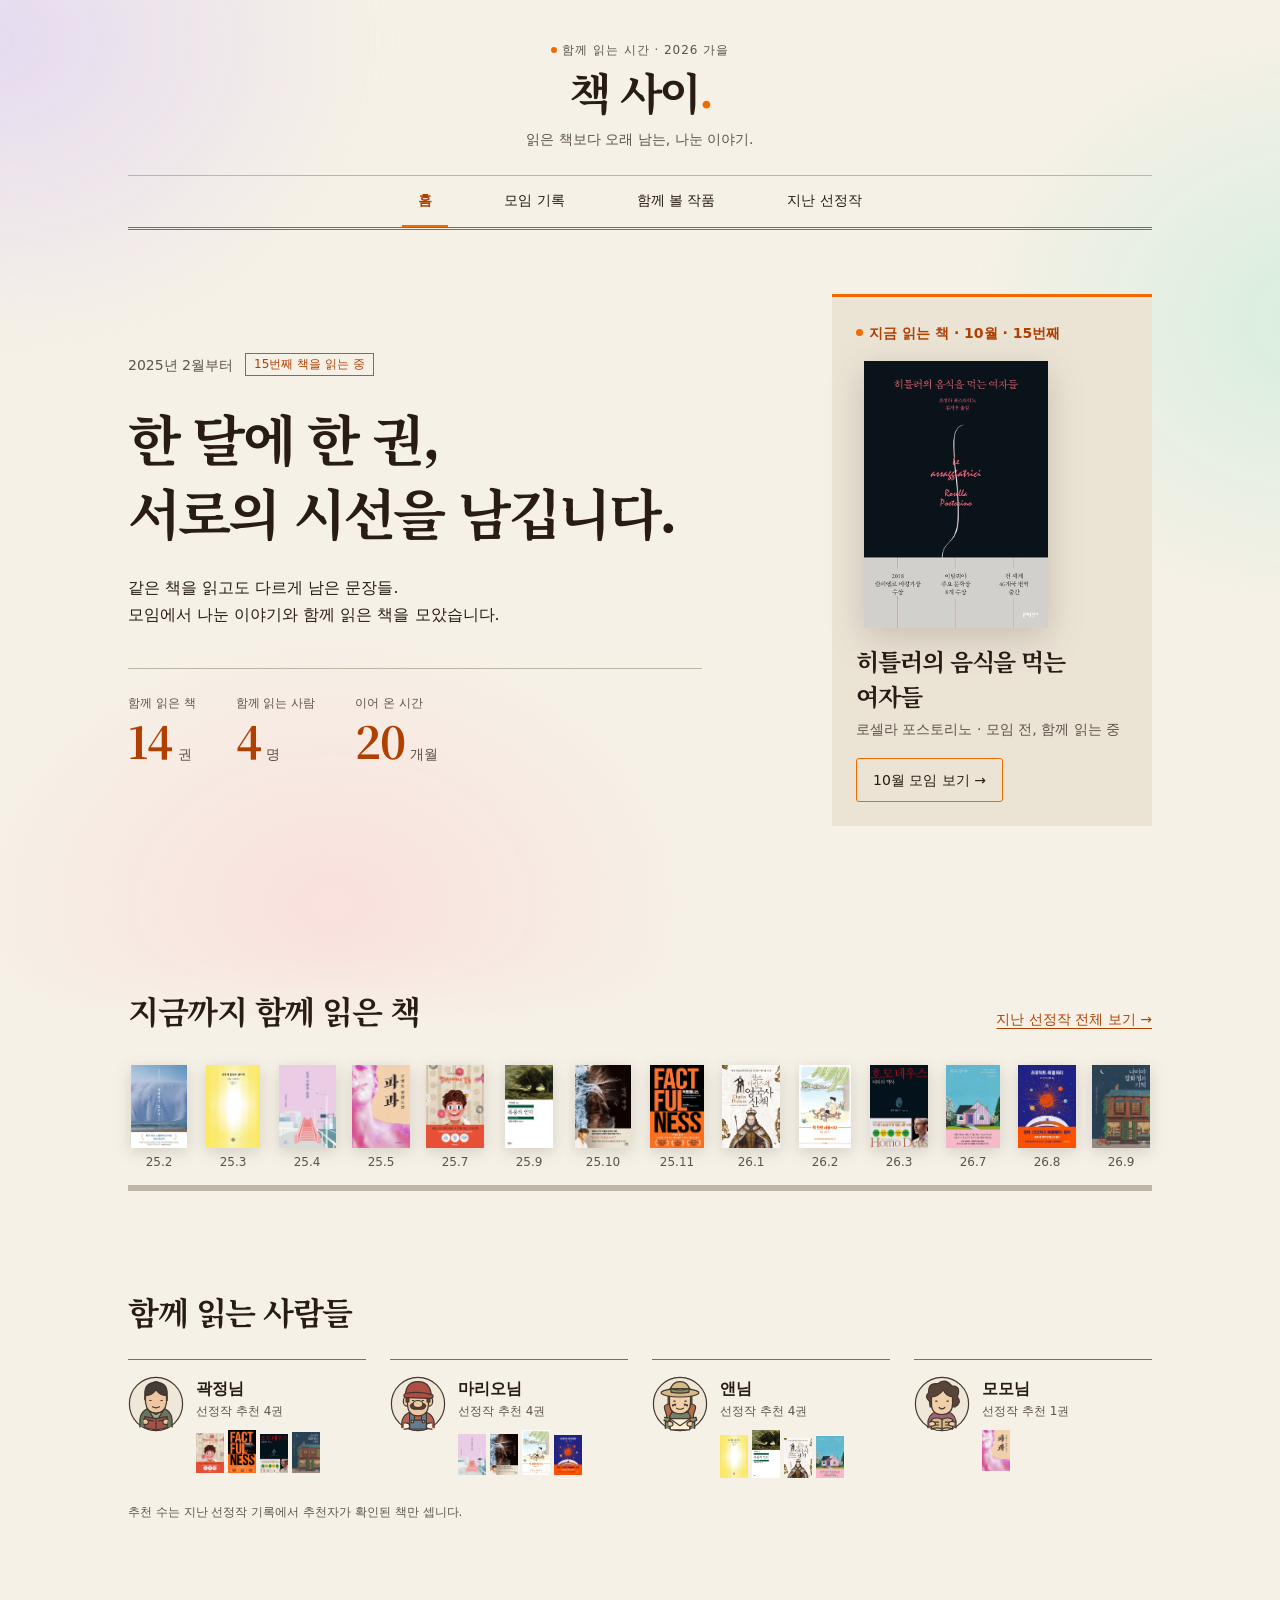
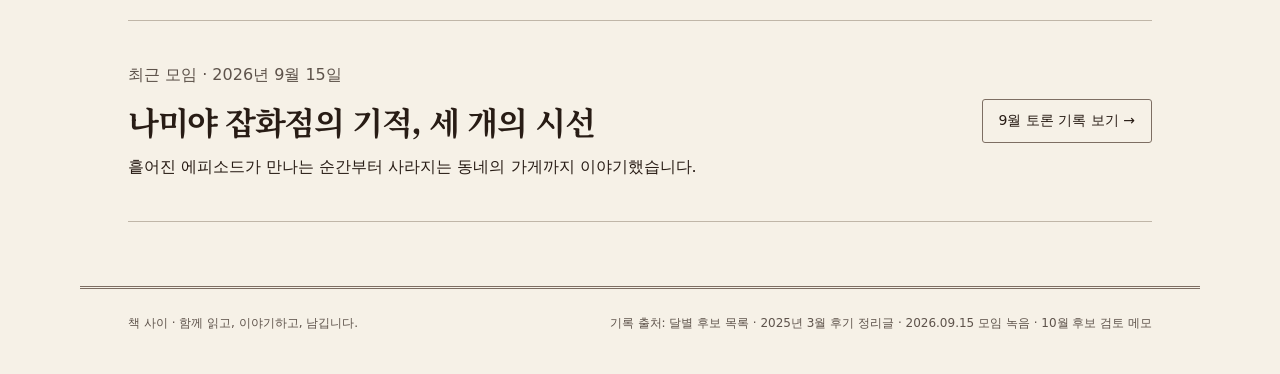
==== index.html @ b14ef26e "Add verified covers for four February reading recommendations" ====
<!doctype html>
<html lang="ko">
<head>
  <meta charset="utf-8">
  <meta name="viewport" content="width=device-width, initial-scale=1, viewport-fit=cover">
  <meta name="description" content="한 권을 읽고, 서로의 시선을 남깁니다. 9월의 나미야 잡화점의 기적 토론과 10월의 독서 준비, 모임에서 소개된 작품을 모았습니다.">
  <meta name="theme-color" content="#f6f2e9">
  <title>책 사이 · 독서모임</title>
  <link rel="preconnect" href="https://fonts.googleapis.com">
  <link rel="preconnect" href="https://fonts.gstatic.com" crossorigin>
  <link rel="stylesheet" href="https://fonts.googleapis.com/css2?family=Noto+Serif+KR:wght@600;700&display=swap">
  <link rel="stylesheet" href="./styles.css?v=20261020-selection-months">
  <script>
    // Hide reveal targets before first paint; app.js marks itself ready, otherwise content is shown again.
    if ('IntersectionObserver' in window && !matchMedia('(prefers-reduced-motion: reduce)').matches) {
      document.documentElement.classList.add('reveal-on');
      setTimeout(() => { if (!window.bookClubReady) document.documentElement.classList.remove('reveal-on'); }, 3000);
    }
  </script>
  <script src="./data.js?v=20261020-missing-covers" defer></script>
  <script src="./app.js?v=20261020-selection-months" defer></script>
</head>
<body>
  <a class="skip-link" href="#main">본문으로 건너뛰기</a>
  <header class="masthead container">
    <p class="edition"><span class="season-dot" aria-hidden="true"></span>함께 읽는 시간 · 2026 가을</p>
    <a class="wordmark" href="#home" aria-label="책 사이, 홈">책 사이<span class="wordmark-dot" aria-hidden="true">.</span></a>
    <p class="mast-description">읽은 책보다 오래 남는, 나눈 이야기.</p>
  </header>
  <div class="menu-sentinel" aria-hidden="true"></div>
  <div class="menu-bar"><div class="container">
      <nav class="tabs" role="tablist" aria-label="독서모임 기록">
        <button id="tab-home" role="tab" aria-selected="true" aria-controls="home" data-tab="home">홈</button>
        <button id="tab-meetings" role="tab" aria-selected="false" aria-controls="meetings" tabindex="-1" data-tab="meetings">모임 기록</button>
        <button id="tab-works" role="tab" aria-selected="false" aria-controls="works" tabindex="-1" data-tab="works">함께 볼 작품</button>
        <button id="tab-history" role="tab" aria-selected="false" aria-controls="history" tabindex="-1" data-tab="history">지난 선정작</button>
      </nav>
  </div></div>
  <main id="main" class="container" tabindex="-1">
    <section id="book-detail" class="book-detail" aria-labelledby="book-detail-title" hidden>
      <div class="book-detail-heading"><h2 id="book-detail-title" tabindex="-1"></h2><button id="book-detail-close" class="outline-button" type="button">상세 닫기 <span aria-hidden="true">×</span></button></div>
      <div id="book-detail-body" class="book-detail-body"></div>
    </section>
    <section id="home" role="tabpanel" aria-labelledby="tab-home">
      <div class="home-hero" data-reveal-group>
        <div class="hero-copy" data-reveal>
          <p id="home-since" class="meeting-meta"></p>
          <h1>한 달에 한 권,<br>서로의 시선을 남깁니다.</h1>
          <p class="hero-lede">같은 책을 읽고도 다르게 남은 문장들.<br>모임에서 나눈 이야기와 함께 읽은 책을 모았습니다.</p>
          <dl id="home-stats" class="home-stats"></dl>
        </div>
        <article class="now-reading" data-reveal aria-labelledby="now-reading-title">
          <p class="now-reading-label"><span class="season-dot" aria-hidden="true"></span><span id="now-reading-label"></span></p>
          <button class="cover-trigger now-reading-cover" type="button" data-work-open="hitler-book" aria-label="히틀러의 음식을 먹는 여자들 소개 보기" aria-expanded="false" aria-controls="book-detail"><span class="cover-frame hero-cover"><img class="cover-img" src="./assets/covers/hitler.webp" width="500" height="723" alt="히틀러의 음식을 먹는 여자들 책 표지 · 문예출판사"><span class="cover-fallback" hidden>히틀러의 음식을 먹는 여자들<br>표지를 불러오지 못했어요.</span></span></button>
          <div class="now-reading-copy">
            <h2 id="now-reading-title">히틀러의 음식을 먹는 여자들</h2>
            <p class="muted">로셀라 포스토리노 · 모임 전, 함께 읽는 중</p>
            <button class="outline-button season-button" data-go="october">10월 모임 보기 →</button>
          </div>
        </article>
      </div>
      <section class="home-section" aria-labelledby="home-shelf-title">
        <div class="home-section-heading" data-reveal><h2 id="home-shelf-title">지금까지 함께 읽은 책</h2><button class="link-button" data-go="history">지난 선정작 전체 보기 →</button></div>
        <ol id="home-shelf" class="home-shelf" data-reveal-group="together"></ol>
      </section>
      <section class="home-section" aria-labelledby="home-members-title">
        <div class="home-section-heading" data-reveal><h2 id="home-members-title">함께 읽는 사람들</h2></div>
        <ul id="home-members" data-reveal-group class="home-members"></ul>
        <p class="source-note" data-reveal>추천 수는 지난 선정작 기록에서 추천자가 확인된 책만 셉니다.</p>
      </section>
      <aside class="next-meeting home-recent" data-reveal aria-labelledby="home-recent-title"><div><span class="muted">최근 모임 · 2026년 9월 15일</span><h2 id="home-recent-title">나미야 잡화점의 기적, 세 개의 시선</h2><p>흩어진 에피소드가 만나는 순간부터 사라지는 동네의 가게까지 이야기했습니다.</p></div><button class="outline-button" data-go="september">9월 토론 기록 보기 →</button></aside>
    </section>
    <section id="meetings" role="tabpanel" aria-labelledby="tab-meetings" hidden>
      <nav class="month-tabs" role="tablist" aria-label="모임 선택">
        <button id="month-october" role="tab" aria-selected="true" aria-controls="october" data-month="october">2026년 10월</button>
        <button id="month-september" role="tab" aria-selected="false" aria-controls="september" tabindex="-1" data-month="september">2026년 9월</button>
        <button id="month-archive" role="tab" aria-selected="false" aria-controls="meeting-archive" tabindex="-1" data-month="meeting-archive">지난 기록</button>
      </nav>
    <section id="september" role="tabpanel" aria-labelledby="month-september" hidden>
      <div class="meeting-hero" data-reveal-group>
        <div class="hero-copy" data-reveal>
          <p class="meeting-meta"><time datetime="2026-09-15">2026년 9월 15일</time><span>토론 기록</span></p>
          <h1>한 권의 책,<br>세 개의 시선.</h1>
          <p class="hero-lede">누군가는 이야기의 연결을,<br>누군가는 읽는 여유를,<br>누군가는 사라지는 동네를 떠올렸습니다.</p>
          <div id="voice-preview" class="voice-preview" aria-label="세 사람의 독서 시선"></div>
          <a class="text-link" href="#discussion">나눈 이야기 읽기 <span aria-hidden="true">↓</span></a>
        </div>
        <figure class="featured-book" data-reveal>
          <button class="cover-trigger hero-book-button" type="button" data-book-intro="namiya" aria-label="나미야 잡화점의 기적 소개 보기" aria-expanded="false" aria-controls="book-detail"><span class="cover-frame hero-cover"><img class="cover-img" src="./assets/covers/namiya.webp" width="512" height="742" alt="나미야 잡화점의 기적 책 표지 · 현대문학 무선판" fetchpriority="high"><span class="cover-fallback" hidden>나미야 잡화점의 기적<br>표지를 불러오지 못했어요.</span></span><span class="cover-hint">책을 펼쳐 보기 →</span></button>
          <figcaption><strong>9월에 함께 읽은 책</strong><span>나미야 잡화점의 기적 · 히가시노 게이고</span><a class="cover-source" href="https://bnk.kpipa.or.kr/home/v3/addition/adiPromoMetaDataView/seq_20250221133024673445" target="_blank" rel="noopener noreferrer">표지 출처 ↗</a></figcaption>
        </figure>
      </div>
      <section class="meeting-summary" data-reveal aria-labelledby="summary-title">
        <h2 id="summary-title">읽고 나서, 대화는 이렇게 흘렀습니다.</h2>
        <p>술술 읽히는 소설이라는 첫인상에서 시작해, 흩어진 에피소드가 만나는 순간과 교훈을 전하는 방식까지 이야기했습니다. 책 속 잡화점은 어느새 우리 동네의 가게와 오래된 편지를 떠올리게 했습니다.</p>
        <div class="quick-links"><a href="#discussion">주제별 토론</a><a href="#people">세 사람의 생각</a><button class="link-button" data-go="works">추천 책·영화 보기 ↗</button></div>
      </section>
      <section id="discussion" class="section" tabindex="-1" aria-labelledby="discussion-title">
        <div class="section-heading" data-reveal><h2 id="discussion-title">우리가 나눈 이야기</h2><p>결론보다, 서로 다르게 읽은 지점을 남겼습니다.</p></div>
        <div id="topics" data-reveal-group class="topic-list"></div>
      </section>
      <section id="people" class="section" aria-labelledby="people-title">
        <div class="section-heading" data-reveal><h2 id="people-title">세 사람의 생각</h2><p>모임 녹음에서 각자의 이야기를 다시 엮었습니다.</p></div>
        <div id="people-list" data-reveal-group class="people-list"></div>
        <p class="source-note" data-reveal>각 글은 9월 15일 토론 녹음의 발언을 요약한 기록입니다. 직접 인용문이나 모임 전 작성한 독서노트는 아닙니다.</p>
      </section>
      <section class="section record-candidates" aria-labelledby="september-candidate-title"><div class="section-heading" data-reveal><h2 id="september-candidate-title">함께 검토했던 책</h2><p>2026년 9월 모임의 후보 세 권입니다.</p></div><ul class="record-candidate-shelf" data-reveal-group data-candidate-shelf="2026-09"></ul></section>
      <aside class="next-meeting" data-reveal><div><span class="muted">이어서 읽기</span><h2>10월에는 다른 질문을 만납니다.</h2><p>선정한 책과 함께 검토했던 후보를 모았습니다.</p></div><button class="outline-button" data-go="october">10월 모임 보기 →</button></aside>
    </section>
<section id="first-meeting" role="tabpanel" aria-labelledby="month-archive" hidden>
      <p class="record-back"><button class="link-button" data-go="meeting-archive">← 지난 기록</button></p>
      <div class="meeting-hero" data-reveal-group>
        <div class="hero-copy" data-reveal>
          <p class="meeting-meta"><time datetime="2025-03">2025년 3월</time><span>토론 기록</span></p>
          <h1>짧은 인생,<br>중심을 잡는 법.</h1>
          <p class="hero-lede">누군가는 중용과 호기심을,<br>누군가는 선택과 알아차림을,<br>누군가는 유한함과 소년의 자아를 이야기했습니다.</p>
          <div class="voice-preview" aria-label="세 사람의 독서 시선"><a class="voice-preview-item" href="#first-voices"><img src="./assets/avatars/guo-jing.svg" width="48" height="48" alt=""><span><strong>곽정님</strong><small>중용 · 호기심</small></span></a><a class="voice-preview-item" href="#first-voices"><img src="./assets/avatars/mario.svg" width="48" height="48" alt=""><span><strong>마리오님</strong><small>선택 · 알아차림</small></span></a><a class="voice-preview-item" href="#first-voices"><img src="./assets/avatars/anne.svg" width="48" height="48" alt=""><span><strong>앤님</strong><small>유한함 · 소년</small></span></a></div>
          <a class="text-link" href="#first-voices">세 사람의 생각 읽기 <span aria-hidden="true">↓</span></a>
        </div>
        <figure class="featured-book" data-reveal>
          <button class="cover-trigger hero-book-button" type="button" data-work-open="short-life-book" aria-label="인생의 짧음에 관하여 소개 보기" aria-expanded="false" aria-controls="book-detail"><span class="cover-frame hero-cover"><img class="cover-img" src="./assets/covers/history/life-is-short.webp" width="468" height="720" alt="인생의 짧음에 관하여 책 표지 · 을유문화사" loading="lazy"><span class="cover-fallback" hidden>인생의 짧음에 관하여<br>표지를 불러오지 못했어요.</span></span><span class="cover-hint">책을 펼쳐 보기 →</span></button>
          <figcaption><strong>2025년 3월에 함께 읽은 책</strong><span>인생의 짧음에 관하여 · 딘 리클스</span><a class="cover-source" href="https://www.aladin.co.kr/shop/wproduct.aspx?ItemId=341087993" target="_blank" rel="noopener noreferrer">표지 출처 ↗</a></figcaption>
        </figure>
      </div>
      <section id="first-voices" class="section" tabindex="-1" aria-labelledby="first-voices-title">
        <div class="section-heading" data-reveal><h2 id="first-voices-title">세 사람의 생각</h2><p>모임 뒤 함께 정리해 공유한 후기를 다시 엮었습니다.</p></div>
        <div class="people-list" data-reveal-group>
          <article id="first-sh" class="person"><div class="person-head"><span class="person-avatar" aria-hidden="true"><img class="person-character" src="./assets/avatars/guo-jing.svg" alt="" width="64" height="64"></span><div><h3>곽정님</h3><p class="person-tagline">중용과 사라지지 않는 호기심</p></div></div><p>초반과 달리 뒤로 갈수록 그럴듯하지만 익숙한 이야기가 이어져 조금 아쉬웠다고 이야기했습니다. 저자는 영원히 살 것처럼 느끼는 소년과 그 반대편의 노인 사이에서 중심을 잡는 중용을 말하고 싶었던 것 같다고 읽었습니다.</p><p>영생을 다루는 대목에서는 삶에 적절한 제한, 곧 적절한 시련이 필요하다는 메시지를 짚었습니다.</p><details><summary>공유한 생각 더 읽기</summary><p>중용을 잘 보여 주는 예로 주역의 수택절을 소개했습니다. 점괘를 자신이 처한 상황에 빗대어 보는 과정이 지금을 더 이성적으로 바라보게 하는 계기가 된다고 했습니다. 소년의 자아와 이별해야 하느냐는 앤님의 질문에는, 이별하려 애쓰기보다 세상에 대한 호기심이 사라지는 것을 경계해야 한다고 답했습니다.</p></details></article>
          <article id="first-hs" class="person"><div class="person-head"><span class="person-avatar" aria-hidden="true"><img class="person-character" src="./assets/avatars/mario.svg" alt="" width="64" height="64"></span><div><h3>마리오님</h3><p class="person-tagline">선택과 나를 알아차리는 일</p></div></div><p>어떤 선택을 할 것인가, 나를 알아차린다는 것에 대한 화자의 이야기에서 40세 교육 때 들었던 마음챙김을 떠올렸습니다. 자신의 삶을 돌아보는 계기가 되었다고 이야기했습니다.</p><details><summary>공유한 생각 더 읽기</summary><p>예전에 마음에 담아 두었던 “생각하는 대로 살지 않으면 사는 대로 생각한다”는 명언을 다시 꺼내며, 요즘 사람들은 왜 명언을 찾지 않을까 하는 질문을 던졌습니다. 미래는 결국 우리 자신의 현재가 된다는 문장이 가장 오래 남았다고 했습니다.</p></details></article>
          <article id="first-hj" class="person"><div class="person-head"><span class="person-avatar" aria-hidden="true"><img class="person-character" src="./assets/avatars/anne.svg" alt="" width="64" height="64"></span><div><h3>앤님</h3><p class="person-tagline">유한함과 소년의 자아</p></div></div><p>글이나 말로 생각을 꺼내고 싶은 마음은 사람이 사회적 존재라는 증거라고 읽었습니다. 자신을 드러내고 다른 사람의 피드백을 받는 일 자체가 개성화의 과정이라고 이야기했습니다.</p><p>지금 느끼는 조급함과 도전하고 싶은 마음도 삶과 젊음이 유한하다는 것을 알기 때문이라고 봤습니다.</p><details><summary>공유한 생각 더 읽기</summary><p>삶이 끝없이 이어진다면 초반의 나와 후반의 나를 같은 사람이라고 할 수 있을지 질문했습니다. 소년의 자아와는 언제, 어떻게 이별해야 하는지, 아직 그 상태가 편한데도 사회적 나이에 맞춰 이별해야 하는지 함께 조언을 구했습니다.</p></details></article>
        </div>
        <p class="source-note" data-reveal>각 글은 2025년 3월 모임 뒤 함께 정리해 공유한 후기를 요약한 기록입니다. 직접 인용문은 아닙니다.</p>
      </section>
      <section class="section record-candidates" aria-labelledby="first-candidate-title"><div class="section-heading" data-reveal><h2 id="first-candidate-title">함께 검토했던 책</h2><p>2025년 3월 모임의 후보 여섯 권입니다.</p></div><ul class="record-candidate-shelf" data-reveal-group data-candidate-shelf="2025-03"></ul></section></section>
    <section id="record-2025-02" role="tabpanel" aria-labelledby="month-archive" hidden>
      <p class="record-back"><button class="link-button" data-go="meeting-archive">← 지난 기록</button></p>
      <div class="meeting-hero" data-reveal-group>
        <div class="hero-copy" data-reveal>
          <p class="meeting-meta"><time datetime="2025-02-12">2025년 2월 12일</time><span>토론 기록</span></p>
          <h1>콩죽과 앵무새,<br>그리고 눈.</h1>
          <p class="hero-lede">누군가는 지극한 사랑을,<br>누군가는 경계에 선 상징들을,<br>누군가는 고통을 지나 닿는 공감을 이야기했습니다.</p>
          <div class="voice-preview" aria-label="세 사람의 독서 시선"><a class="voice-preview-item" href="#record-2025-02-voices"><img src="./assets/avatars/mario.svg" width="48" height="48" alt=""><span><strong>마리오님</strong><small>지극한 사랑</small></span></a><a class="voice-preview-item" href="#record-2025-02-voices"><img src="./assets/avatars/guo-jing.svg" width="48" height="48" alt=""><span><strong>곽정님</strong><small>콩죽 · 앵무새</small></span></a><a class="voice-preview-item" href="#record-2025-02-voices"><img src="./assets/avatars/anne.svg" width="48" height="48" alt=""><span><strong>앤님</strong><small>고통 · 공감</small></span></a></div>
          <a class="text-link" href="#record-2025-02-voices">세 사람의 생각 읽기 <span aria-hidden="true">↓</span></a>
        </div>
        <figure class="featured-book" data-reveal>
          <a class="cover-trigger hero-book-button" href="https://www.aladin.co.kr/shop/wproduct.aspx?ItemId=278770576" target="_blank" rel="noopener noreferrer" aria-label="작별하지 않는다 도서 정보 · 새 창"><span class="cover-frame hero-cover"><img class="cover-img" src="./assets/covers/history/do-not-say-goodbye.webp" width="480" height="708" alt="작별하지 않는다 책 표지 · 문학동네" loading="lazy"><span class="cover-fallback" hidden>작별하지 않는다<br>표지를 불러오지 못했어요.</span></span></a>
          <figcaption><strong>2025년 2월에 함께 읽은 책</strong><span>작별하지 않는다 · 한강</span><a class="cover-source" href="https://www.aladin.co.kr/shop/wproduct.aspx?ItemId=278770576" target="_blank" rel="noopener noreferrer">표지 출처 ↗</a></figcaption>
        </figure>
      </div>
      <section id="record-2025-02-voices" class="section" tabindex="-1" aria-labelledby="record-2025-02-voices-title">
        <div class="section-heading" data-reveal><h2 id="record-2025-02-voices-title">세 사람의 생각</h2><p>발표와 소감을 차례로 나눈 순서대로 엮었습니다.</p></div>
        <div class="people-list" data-reveal-group>
          <article id="record-2025-02-hs" class="person"><div class="person-head"><span class="person-avatar" aria-hidden="true"><img class="person-character" src="./assets/avatars/mario.svg" alt="" width="64" height="64"></span><div><h3>마리오님</h3><p class="person-tagline">과거와 현재가 함께 있는 자리, 지극한 사랑</p></div></div><p>첫 발표로 모임의 문을 열었습니다. 한강 작가의 인터뷰를 바탕으로 줄거리를 짧게 소개하고, 노벨문학상 누리집에 실린 수상 이유와 작품 소개를 함께 살펴봤습니다.</p><p>작가의 작품을 관통하는 주제로 과거와 현재의 공존을 짚고, 그 위에서 작품을 읽어 나가며 ‘지극한 사랑’을 그리는 장면에 주목했습니다.</p><details><summary>공유한 생각 더 읽기</summary><p>발표 자료는 AI로 이미지를 다듬고, ChatGPT로 수상 이유를 함께 분석해 보는 방식으로 준비했습니다.</p></details></article>
          <article id="record-2025-02-sh" class="person"><div class="person-head"><span class="person-avatar" aria-hidden="true"><img class="person-character" src="./assets/avatars/guo-jing.svg" alt="" width="64" height="64"></span><div><h3>곽정님</h3><p class="person-tagline">콩죽과 앵무새, 경계에 선 것들</p></div></div><p>『신화, 인류 최고의 철학』을 참고해, 콩이 여러 문화에서 귀신을 쫓는 주술적 의미를 지닌다는 점을 소개했습니다. 작품 속 콩죽을 산 자와 죽은 자를 잇는 매개로 읽었습니다.</p><p>신데렐라와 닮은 구조의 민담이 세계 곳곳에 있고, 콩쥐팥쥐도 계모와 의붓자매의 갈등, 주변의 도움이라는 비슷한 줄거리를 가진다는 이야기로 이어졌습니다. 콩의 상징성과 제비 같은 새의 양면성을 바탕으로 콩죽과 앵무새를 다시 풀어 읽었습니다.</p><details><summary>공유한 생각 더 읽기</summary><p>사람의 말을 하지만 사람은 아닌 앵무새, 빛이 있어야만 생기는 그림자처럼 어느 한쪽으로 치우치지 않고 무엇이든 될 수 있는 중의적인 요소들을 짚었습니다. 책을 처음부터 다시 돌아보게 하는 해석이었습니다.</p></details></article>
          <article id="record-2025-02-hj" class="person"><div class="person-head"><span class="person-avatar" aria-hidden="true"><img class="person-character" src="./assets/avatars/anne.svg" alt="" width="64" height="64"></span><div><h3>앤님</h3><p class="person-tagline">고통을 지나 닿는 공감</p></div></div><p>초반에 그려지는 까만 나무와 물이 있는 산의 풍경이 제주를 떠올리게 했다며, 가장 압도되었던 구절을 소개하는 것으로 이야기를 시작했습니다.</p><p>인선이 일부러 손가락에 피를 내며 신경을 되살리는 과정이, 한국 사회의 상처를 덮어 두지 않고 아프더라도 드러내는 작가의 걸음과 닮았다고 봤습니다. 인물들이 죽음에 가까운 경험을 한 뒤에야 다른 이의 이야기를 들을 수 있게 된다는 점에서, 타인의 고통에 공감하려면 그에 견줄 만한 고통을 지나야 한다는 생각을 나누며 정보라 작가의 『고통에 관하여』를 소개했습니다.</p><details><summary>공유한 생각 더 읽기</summary><p>주인공과 인선의 사랑을 통해 타인의 처지를 이해해 가며 자신에게 드리운 죽음의 그림자에서 벗어나는 이야기를, 사랑의 기억으로 강해지는 인간에 대한 이야기로 읽었습니다. 한 권을 읽고 여러 해석을 들으며 미처 보지 못한 부분을 발견할 수 있어 뜻깊은 시간이었다고 했습니다.</p></details></article>
        </div>
      </section>
      <section id="record-2025-02-discussion" class="section" aria-labelledby="record-2025-02-discussion-title">
        <div class="section-heading" data-reveal><h2 id="record-2025-02-discussion-title">이어서 나눈 이야기</h2><p>발표 뒤 자유롭게 오간 이야기를 남겼습니다.</p></div>
        <div class="topic-list" data-reveal-group>
          <article class="topic"><div class="topic-header"><h3>오감으로 되풀이되는 문장</h3></div><p>곽정님은 같은 장면을 눈에 보이는 모습뿐 아니라 냄새와 통증으로 여러 번 다시 말하는 구성이 서늘한 느낌을 준다고 했습니다. 안에서 끓어오르는 감정을 솔직하게 드러내고, 민감한 주제를 용기 있게 다루는 점도 인상적이라고 이야기했습니다.</p></article>
          <article class="topic"><div class="topic-header"><h3>『소년이 온다』와 다른 점</h3></div><p>주인공을 중심으로 곧게 서술하던 『소년이 온다』와 달리, 관찰자의 시점과 혼란스러운 상황 설정이 이 작품만의 특징이라는 이야기가 이어졌습니다.</p></article>
          <article class="topic"><div class="topic-header"><h3>모든 것을 덮는 눈</h3></div><p>앤님은 소설 속 눈이 모든 것을 감추고 소리를 지우는 동시에, 삶과 죽음을 주관하는 것처럼 느껴졌다고 했습니다. 곽정님은 여기에 더해 한강 작가의 『흰』을 함께 읽어 볼 책으로 추천했습니다.</p></article>
        </div>
        <p class="source-note" data-reveal>2025년 2월 12일 모임 뒤 정리한 기록을 바탕으로 요약했습니다. 직접 인용문은 아닙니다.</p>
      </section>
      <section class="section record-candidates" aria-labelledby="record-2025-02-candidate-title" data-candidate-section="2025-02"><div class="section-heading" data-reveal><h2 id="record-2025-02-candidate-title">함께 검토했던 책</h2></div><ul class="record-candidate-shelf" data-reveal-group data-candidate-shelf="2025-02"></ul></section>
    </section>
    <section id="october" role="tabpanel" aria-labelledby="month-october">
      <div class="meeting-hero october-hero" data-reveal-group>
        <div class="hero-copy" data-reveal><p class="meeting-meta">2026년 10월<span>모임 전</span></p><h1 id="october-title">다음 이야기를<br>읽는 중입니다.</h1><p class="hero-lede">이번에 함께 읽을 책은<br><strong>히틀러의 음식을 먹는 여자들</strong>입니다.</p><p class="muted">토론은 아직 열리지 않았습니다.<br>모임에서 나눈 생각은 이후에 이곳에 남깁니다.</p><a class="text-link" href="#candidates">함께 검토했던 책 보기 ↓</a></div>
        <figure class="featured-book" data-reveal><button class="cover-trigger hero-book-button" type="button" data-work-open="hitler-book" aria-label="히틀러의 음식을 먹는 여자들 소개 보기" aria-expanded="false" aria-controls="book-detail"><span class="cover-frame hero-cover"><img class="cover-img" src="./assets/covers/hitler.webp" width="500" height="723" alt="히틀러의 음식을 먹는 여자들 책 표지 · 문예출판사" loading="lazy"><span class="cover-fallback" hidden>히틀러의 음식을 먹는 여자들<br>표지를 불러오지 못했어요.</span></span><span class="cover-hint">책을 펼쳐 보기 →</span></button><figcaption><strong>10월 선정 도서</strong><span>히틀러의 음식을 먹는 여자들</span><a class="cover-source" href="https://www.aladin.co.kr/shop/wproduct.aspx?itemid=217753819" target="_blank" rel="noopener noreferrer">표지 출처 ↗</a></figcaption></figure>
      </div>
      <aside class="next-meeting" data-reveal aria-labelledby="mario-presentation-title"><div><span class="muted">모임 전 개인 발표자료</span><h2 id="mario-presentation-title">마리오님의 읽다가 멈춘 지점들</h2><p>인물의 이름에서 시작해, 로자의 회고와 우리 삶의 전환점까지.</p></div><a class="outline-button" href="./mario/2026-10/">마리오님 발표 보기 →</a></aside>
      <section id="candidates" class="section record-candidates" tabindex="-1" aria-labelledby="candidates-title"><div class="section-heading" data-reveal><h2 id="candidates-title">함께 검토했던 책</h2><p>2026년 10월 모임의 후보 네 권입니다. <span data-participant="hj"></span>이 소개한 네 권 중 『히틀러의 음식을 먹는 여자들』을 함께 읽기로 정했습니다.</p></div><ul id="candidate-list" class="record-candidate-shelf" data-reveal-group></ul></section>
      <div class="quiet-note" data-reveal><h2>토론 기록은 모임 뒤에</h2><p>마리오님의 개인 발표자료를 따로 읽을 수 있습니다. 모임에서 나눈 토론 기록은 아직 등록되지 않았습니다. 모임 일시는 확인 후 안내합니다.</p></div>
    </section>
    <section id="meeting-archive" role="tabpanel" aria-labelledby="month-archive" hidden>
      <div class="works-intro archive-intro" data-reveal><h1 id="archive-title">지난 기록</h1><p>지난 모임의 토론 기록과 후보를 달별로 모았습니다.</p></div>
      <section class="archive-records" aria-labelledby="archive-records-title">
        <div class="section-heading" data-reveal><h2 id="archive-records-title">토론 기록</h2></div>
        <ul class="archive-record-list" data-reveal-group>
          <li><button class="archive-record" type="button" data-go="first-meeting"><span class="cover-frame"><img class="cover-img" src="./assets/covers/history/life-is-short.webp" width="468" height="720" alt="" loading="lazy"></span><span class="archive-record-copy"><span class="muted">2025년 3월</span><strong>인생의 짧음에 관하여</strong><span>곽정님 · 마리오님 · 앤님의 생각</span></span><span class="archive-record-go" aria-hidden="true">→</span></button></li>
          <li><button class="archive-record" type="button" data-go="record-2025-02"><span class="cover-frame"><img class="cover-img" src="./assets/covers/history/do-not-say-goodbye.webp" width="480" height="708" alt="" loading="lazy"></span><span class="archive-record-copy"><span class="muted">2025년 2월</span><strong>작별하지 않는다</strong><span>마리오님 · 곽정님 · 앤님의 생각</span></span><span class="archive-record-go" aria-hidden="true">→</span></button></li>
        </ul>
      </section>
      <div class="section-heading archive-candidates-heading" data-reveal><h2>달별 후보</h2><p>모임마다 함께 검토했던 책과 선정작입니다.</p></div>
      <nav id="archive-meeting-nav" class="archive-meeting-nav" aria-label="이전 모임 선택"></nav>
      <div id="archive-meeting-list"></div>
    </section>
    </section>
    <section id="works" role="tabpanel" aria-labelledby="tab-works" hidden>
      <div class="works-intro" data-reveal><h1>함께 볼 작품</h1><p>모임에서 추천한 책과 영화입니다. 최근 추천한 작품부터 보여 주며, 추천 시점이 남아 있지 않은 작품은 뒤에 모았습니다.</p><a class="text-link" href="#meeting-archive">당시 후보작은 모임 기록에서 보기 →</a></div>
      <form id="filters" class="filters" role="search"><div class="search-field"><label for="search">추천 작품 찾기</label><input id="search" type="search" placeholder="제목, 작가, 추천 이야기" autocomplete="off"></div><div><label for="media">분야</label><select id="media"><option value="all">전체 분야</option><option value="book">책</option><option value="movie">영화</option></select></div><button id="reset" class="outline-button" type="reset">초기화</button></form>
      <div id="shelf-results"><p id="result-count" class="result-count" role="status" aria-live="polite"></p><div id="work-list" class="work-grid"></div><div id="empty-state" class="quiet-note" hidden><h2>아직 일치하는 추천 작품이 없어요.</h2><p>검색어를 바꾸거나 분야를 전체로 선택해 보세요.</p><button class="outline-button" id="empty-reset">추천 작품 전체 보기</button></div></div>
      <p class="source-note" data-reveal>토론 추천은 9월 15일 모임 녹음에서 정리했습니다. 기억해 둔 추천 작품의 날짜와 추천자는 추정하지 않았습니다. 후보로만 소개되거나 비교·추억으로 언급된 작품은 이 목록에 포함하지 않습니다. 후보 이력과 별도 추천 이력이 함께 있는 작품은 양쪽에서 볼 수 있습니다. 표지는 출판·서점 자료에서 확인했습니다.</p>
    </section>
    <section id="history" tabindex="-1" role="tabpanel" aria-labelledby="tab-history" hidden>
      <div class="works-intro history-intro" data-reveal><h1>지난 선정작</h1></div>
      <div id="history-list" data-reveal-group class="history-grid"></div>
      <details class="history-credits" data-reveal><summary>표지 출처</summary><ul id="history-sources"></ul></details>
    </section>
    <noscript><p class="quiet-note">이 페이지의 모임 전환과 작품 검색은 JavaScript를 사용합니다. JavaScript를 켜면 모임 기록, 소개된 작품과 지난 선정작도 볼 수 있습니다.</p></noscript>
  </main>
  <footer class="container footer"><p>책 사이 · 함께 읽고, 이야기하고, 남깁니다.</p><p>기록 출처: 달별 후보 목록 · 2025년 3월 후기 정리글 · 2026.09.15 모임 녹음 · 10월 후보 검토 메모</p></footer>
</body>
</html>
---- styles.css ----
/* Hallmark · pre-emit critique: P5 H5 E4 S5 R5 V4
 * genre: editorial · macrostructure: Ecosystem Index · theme: custom cream paper + seasonal orange
 * nav: N6 masthead · footer: Ft2 inline rule · H2 split 7/5 negative space
 * audience: book-club members · use: revisit a meeting · enrichment: typographic book art
 */
@import url('./tokens.css?v=20261014-records3');
* { box-sizing: border-box; }
html { overflow-x: clip; scroll-padding-top: 4.75rem; }
body { margin: 0; overflow-x: clip; background: var(--color-paper); color: var(--color-ink); font-family: var(--font-body); font-size: var(--text-base); line-height: 1.75; word-break: keep-all; }
button,input,select { font: inherit; color: inherit; }
button,a,input,select,summary { -webkit-tap-highlight-color: transparent; }
button,a,summary { touch-action: manipulation; }
a { color: inherit; text-underline-offset: .3em; }
button { cursor: pointer; }
button,a.text-link,.quick-links a { white-space: nowrap; }
button { min-height: 44px; }
button:disabled,[aria-disabled="true"] { opacity: .55; cursor: not-allowed; }
[data-state="loading"] { opacity: .7; cursor: progress; }
[data-state="error"] { border-color: var(--color-error); }
[data-state="success"] { border-color: var(--color-success); }
:focus-visible { outline: 2px solid var(--color-focus); outline-offset: 4px; }
[hidden] { display: none !important; }
.container { max-width: var(--page-width); margin-inline: auto; padding-inline: var(--page-gutter); }
h1,h2,h3,p,figure { margin: 0; }
h1,h2,h3 { font-style: normal; overflow-wrap: anywhere; min-width: 0; }
h1,h2,.wordmark,.art-title { font-family: var(--font-display); }
h1 { font-size: var(--text-display); letter-spacing: -.05em; line-height: 1.35; font-weight: 700; }
h2 { font-size: clamp(1.5rem,2.8vw,2rem); letter-spacing: -.045em; line-height: 1.5; }
h3 { font-size: var(--text-lg); line-height: 1.6; }
.muted,.source-note,small { color: var(--color-muted); }
.skip-link { position: absolute; top: var(--space-md); left: var(--space-md); z-index: 30; padding: var(--space-sm); background: var(--color-paper); transform: translateY(-180%); }
.skip-link:focus { transform: none; }
.masthead { text-align: center; padding-top: var(--space-xl); }
.edition { color: var(--color-muted); font-size: var(--text-xs); letter-spacing: .08em; }
.wordmark { display: inline-block; text-decoration: none; font-size: 2.75rem; line-height: 1.4; font-weight: 700; letter-spacing: -.07em; }
.wordmark-dot { color: var(--color-season); }
.mast-description { font-size: var(--text-sm); margin-top: var(--space-2xs); color: var(--color-muted); }
.tabs { display: flex; align-items: center; justify-content: center; gap: var(--space-xs); border-top: var(--rule-hair) solid var(--color-rule); border-bottom: 3px double var(--color-rule-strong); }
.tabs button { border: 0; border-bottom: 2px solid transparent; background: none; padding: var(--space-sm) var(--space-xs); font-size: var(--text-sm); }
.tabs button[aria-selected="true"] { color: var(--color-accent); font-weight: 700; border-bottom-color: var(--color-accent); }
.meeting-hero { display: grid; gap: var(--space-xl); padding-top: var(--space-xl); padding-bottom: var(--space-3xl); }
.meeting-meta { display: flex; align-items: center; flex-wrap: wrap; gap: var(--space-sm); margin-bottom: var(--space-lg); color: var(--color-muted); font-size: var(--text-sm); font-variant-numeric: tabular-nums; }
.meeting-meta span { border: var(--rule-hair) solid var(--color-rule-strong); padding: 0 var(--space-xs); color: var(--color-accent); font-size: var(--text-xs); }
.hero-lede { margin-top: var(--space-lg); font-size: var(--text-lg); line-height: 1.9; }
.text-link { display: inline-flex; align-items: center; min-height: 44px; margin-top: var(--space-lg); gap: var(--space-lg); color: var(--color-accent); font-weight: 600; text-decoration: underline; }
.featured-book { max-width: 320px; width: 100%; margin-inline: auto; }
.book-art { aspect-ratio: 3/4; display: flex; flex-direction: column; padding: var(--space-xl) var(--space-lg); background: var(--color-cover); position: relative; border-inline-start: 8px solid var(--color-paper-2); }
.book-art::after { content: ''; position: absolute; inset: var(--space-md); border: var(--rule-hair) solid var(--color-rule-strong); pointer-events: none; }
.art-author { font-size: var(--text-xs); letter-spacing: .12em; }
.art-title { font-weight: 700; line-height: 1.6; font-size: clamp(1.5rem,5vw,2.25rem); letter-spacing: -.04em; margin-top: auto; position: relative; }
.art-rule { width: var(--space-xl); height: var(--rule-hair); background: var(--color-ink); margin-top: var(--space-lg); }
.art-caption { font-size: var(--text-xs); margin-top: var(--space-md); }
.hitler { background: var(--color-cover-2); }
figcaption { display: grid; gap: var(--space-2xs); margin-top: var(--space-lg); font-size: var(--text-sm); }
figcaption strong { color: var(--color-accent); }
figcaption small { font-size: var(--text-xs); }
.meeting-summary { padding-block: var(--space-xl); border-top: var(--rule-hair) solid var(--color-rule); border-bottom: var(--rule-hair) solid var(--color-rule); }
.meeting-summary>p { max-width: 65ch; margin-top: var(--space-md); }
.quick-links { display: flex; flex-wrap: wrap; gap: var(--space-xs) var(--space-lg); margin-top: var(--space-md); align-items: center; font-size: var(--text-sm); }
.quick-links a { display: inline-flex; align-items: center; min-height: 44px; }
.link-button { border: 0; background: none; padding: 0; color: var(--color-accent); text-decoration: underline; text-underline-offset: .3em; }
.section { margin-top: var(--space-3xl); }
.section-heading { margin-bottom: var(--space-lg); }
.section-heading p { margin-top: var(--space-xs); color: var(--color-muted); font-size: var(--text-sm); }
.topic-list { border-top: var(--rule-hair) solid var(--color-rule-strong); }
.topic { padding-block: var(--space-lg); border-bottom: var(--rule-hair) solid var(--color-rule); }
.topic-header { display: flex; align-items: baseline; justify-content: space-between; gap: var(--space-md); }
.timestamp { font-family: var(--font-mono); color: var(--color-muted); font-size: var(--text-xs); white-space: nowrap; }
.topic>p { margin-top: var(--space-sm); max-width: 68ch; }
.topic details { margin-top: var(--space-sm); }
summary { cursor: pointer; min-height: 44px; padding-block: var(--space-xs); font-size: var(--text-sm); color: var(--color-accent); }
details p { margin-top: var(--space-sm); max-width: 68ch; }
.people-list { display: grid; gap: var(--space-xl); }
.person { border-top: var(--rule-hair) solid var(--color-rule-strong); padding-top: var(--space-lg); }
.person-head { display: flex; align-items: center; gap: var(--space-md); margin-bottom: var(--space-md); }
.person-avatar { display: grid; place-items: center; width: 64px; height: 64px; flex-shrink: 0; color: var(--color-accent); border-radius: 50%; }
.person-character { width: 64px; height: 64px; display: block; }
.voice-preview { display: flex; flex-wrap: wrap; gap: var(--space-sm) var(--space-lg); margin-top: var(--space-lg); }
.voice-preview-item { display: flex; align-items: center; gap: var(--space-xs); min-height: 48px; text-decoration: none; }
.voice-preview-item img { display: block; width: 48px; height: 48px; flex-shrink: 0; }
.voice-preview-item strong,.voice-preview-item small { display: block; font-size: var(--text-xs); line-height: 1.65; }
.cover-trigger { display: block; padding: 0; width: 100%; background: none; border: 0; text-align: start; perspective: 1000px; }
.cover-trigger .cover-img { transition: transform var(--dur-short) var(--ease-out); filter: drop-shadow(var(--shadow-book)); transform-origin: 50% 80%; }
.cover-trigger:focus-visible .cover-img { transform: translateY(-4px) rotateY(-4deg); }
.cover-hint { display: block; padding-top: var(--space-sm); color: var(--color-accent); font-size: var(--text-sm); }
.work-open .work-title,.candidate-open .work-title { display: block; font-size: var(--text-lg); font-weight: 700; line-height: 1.6; margin-top: var(--space-md); white-space: normal; }
.work-open .work-author { display: block; color: var(--color-muted); font-size: var(--text-sm); white-space: normal; }
.work-open .cover-frame,.candidate-open .cover-frame { overflow: visible; }
.work-open,.candidate-open { white-space: normal; }
.work[data-work-id],.candidate[data-work-id] { cursor: pointer; }
.book-detail { padding-block: var(--space-xl); border-bottom: var(--rule-hair) solid var(--color-rule-strong); margin-bottom: var(--space-xl); }
.book-detail-heading { display: flex; flex-wrap: wrap; align-items: center; justify-content: space-between; gap: var(--space-md); margin-bottom: var(--space-xl); }
.book-detail-heading h2 { max-width: 26ch; }
.book-detail-body { display: grid; gap: var(--space-xl); }
.book-detail-cover { width: min(100%,340px); margin-inline: auto; }
.book-detail-copy { min-width: 0; }
.book-detail-copy>.work-badges { margin-block: var(--space-md) var(--space-lg); }
.book-detail-copy .work-context { padding-block: var(--space-sm); }
.book-detail-media { color: var(--color-muted); font-size: var(--text-sm); }
.person-avatar svg { stroke: currentColor; stroke-width: 1.6; stroke-linecap: round; stroke-linejoin: round; }
.cover-frame { aspect-ratio: 3/4; background: var(--color-paper-2); display: grid; place-items: center; padding: var(--space-xs); min-width: 0; }
.cover-img { display: block; width: 100%; height: 100%; object-fit: contain; min-width: 0; min-height: 0; }
.hero-cover { padding: 0; background: none; }
.cover-fallback { padding: var(--space-lg); text-align: center; color: var(--color-muted); font-size: var(--text-sm); }
.cover-caption { display: flex; flex-wrap: wrap; align-items: center; justify-content: space-between; gap: var(--space-xs); color: var(--color-muted); font-size: var(--text-xs); }
.cover-source { display: inline-flex; align-items: center; min-height: 44px; font-size: var(--text-xs); white-space: nowrap; }
.candidate-state { color: var(--color-accent); font-size: var(--text-xs); }
.person h3 { font-size: var(--text-lg); }
.person-tagline { font-size: var(--text-sm); color: var(--color-muted); }
.person>p+p { margin-top: var(--space-md); }
.person .timestamp { display: block; margin-top: var(--space-md); }
.source-note { font-size: var(--text-xs); margin-top: var(--space-lg); line-height: 1.8; max-width: 85ch; }
.next-meeting { margin-block: var(--space-2xl); padding: var(--space-xl) 0; border-top: var(--rule-hair) solid var(--color-rule); border-bottom: var(--rule-hair) solid var(--color-rule); display: flex; flex-direction: column; gap: var(--space-lg); }
.next-meeting h2 { margin-block: var(--space-xs); }
.outline-button { background: none; border: var(--rule-hair) solid var(--color-rule-strong); padding: var(--space-xs) var(--space-md); border-radius: var(--radius-sm); align-self: flex-start; font-size: var(--text-sm); }
.hero-copy>.muted { margin-top: var(--space-lg); font-size: var(--text-sm); }
.selection-note { max-width: 75ch; margin-bottom: var(--space-xl); }
.candidate-grid,.work-grid { display: grid; grid-template-columns: minmax(0,1fr); gap: var(--space-xl) var(--space-lg); }
.candidate,.work { min-width: 0; border-top: var(--rule-hair) solid var(--color-rule); padding-top: var(--space-lg); }
.candidate .mini-art { margin-bottom: var(--space-md); }
.mini-art { aspect-ratio: 3/2; display: flex; flex-direction: column; justify-content: space-between; background: var(--color-cover); padding: var(--space-lg); position: relative; }
.mini-art strong { font-family: var(--font-display); font-size: var(--text-xl); font-weight: 700; letter-spacing: -.05em; line-height: 1.5; }
.mini-art span { font-size: var(--text-xs); color: var(--color-muted); }
.tone-2 { background: var(--color-cover-2); }
.tone-3 { background: var(--color-cover-3); }
.tone-4 { background: var(--color-cover-4); }
.candidate p,.work p { font-size: var(--text-sm); margin-top: var(--space-xs); }
.work h2 { font-family: var(--font-body); font-size: var(--text-lg); letter-spacing: -.025em; }
.work-meta { display: flex; flex-wrap: wrap; gap: var(--space-sm); margin-block: var(--space-sm); color: var(--color-accent); font-size: var(--text-xs); }
.work-badges { display: flex; flex-wrap: wrap; gap: var(--space-xs); margin-top: var(--space-sm); }
.work-badge { border: var(--rule-hair) solid var(--color-rule); padding: var(--space-2xs) var(--space-xs); font-size: var(--text-xs); color: var(--color-accent); }
.work-context + .work-context { border-top: var(--rule-hair) solid var(--color-rule); padding-top: var(--space-md); margin-top: var(--space-md); }
.context-source { color: var(--color-muted); font-size: var(--text-xs); }
.shelf-tabs { display: flex; align-items: center; flex-wrap: wrap; gap: var(--space-xs) var(--space-sm); margin-bottom: var(--space-lg); }
.shelf-tabs button { padding: var(--space-xs) var(--space-sm); border: var(--rule-hair) solid var(--color-rule); background: none; font-size: var(--text-sm); white-space: nowrap; }
.shelf-tabs button[aria-selected="true"] { border-color: var(--color-accent); font-weight: 700; color: var(--color-accent); text-decoration: underline; text-underline-offset: .3em; }
.work .timestamp { display: block; margin-top: var(--space-sm); }
.work .text-link { font-size: var(--text-sm); margin-top: var(--space-xs); gap: var(--space-xs); }
.quiet-note { padding: var(--space-xl) 0; border-top: var(--rule-hair) solid var(--color-rule); margin-block: var(--space-xl); }
.quiet-note h2 { font-size: var(--text-xl); }.quiet-note p { margin-top: var(--space-sm); max-width: 70ch; }
.quiet-note button { margin-top: var(--space-md); }
.works-intro { padding-block: var(--space-xl); }.works-intro>p:last-child { margin-top: var(--space-lg); }
.filters { display: grid; gap: var(--space-md); align-items: end; padding-block: var(--space-lg); border-block: var(--rule-hair) solid var(--color-rule); }
.filters label { display: block; font-size: var(--text-sm); margin-bottom: var(--space-xs); }
input,select { width: 100%; min-height: 44px; border: var(--rule-hair) solid var(--color-rule-strong); background: var(--color-paper); padding: var(--space-xs) var(--space-sm); border-radius: var(--radius-sm); font-size: var(--text-sm); }
input::placeholder { color: var(--color-muted); }
.result-count { color: var(--color-muted); font-size: var(--text-sm); padding-block: var(--space-lg); }
.footer { border-top: 3px double var(--color-rule-strong); padding-block: var(--space-lg) var(--space-xl); margin-top: var(--space-2xl); display: grid; gap: var(--space-xs); color: var(--color-muted); font-size: var(--text-xs); }
@media(hover:hover) { button:hover,a:hover,summary:hover { color: var(--color-accent); }.outline-button:hover,input:hover,select:hover { background: var(--color-paper-2); } }
@media(hover:hover) and (pointer:fine) { .cover-trigger:hover .cover-img,.work[data-work-id]:hover .cover-img,.candidate[data-work-id]:hover .cover-img { transform: translateY(-4px) rotateY(-4deg); } }
@media(min-width:40rem) { .book-detail-body { grid-template-columns:minmax(0,2fr) minmax(0,3fr); align-items:start; }.hero-copy h1 { font-size: clamp(2.5rem,4.3vw,3.5rem); }.hero-copy .hero-lede { font-size:var(--text-base); line-height:1.7; }.voice-preview { gap:var(--space-sm); }.voice-preview-item { gap:var(--space-2xs); } }
button:active { transform: translateY(1px); }
@media(min-width:40rem) { .tabs { gap: var(--space-xl); }.tabs button { padding-inline: var(--space-md); }.meeting-hero { grid-template-columns: minmax(0,7fr) minmax(0,5fr); align-items:center; padding-top: var(--space-2xl); gap: var(--space-xl); }.featured-book { max-width: 290px; }.candidate-grid { grid-template-columns: repeat(2,minmax(0,1fr)); }.filters { grid-template-columns: minmax(0,2fr) minmax(0,1fr) minmax(0,1.2fr); }.filters button { grid-column: 3; justify-self:end; }.next-meeting { flex-direction:row; align-items:center; justify-content:space-between; }.next-meeting button { align-self:center; } }
@media(min-width:60rem) { .meeting-hero { gap: var(--space-2xl); }.people-list { grid-template-columns: repeat(3,minmax(0,1fr)); }.candidate-grid { grid-template-columns: repeat(4,minmax(0,1fr)); }.filters { grid-template-columns: minmax(0,2fr) minmax(0,1fr) minmax(0,1.2fr) auto; }.filters button { grid-column:auto; }.footer { grid-template-columns: minmax(0,1fr) auto; }.art-title { font-size:2.25rem; } }
@media(prefers-reduced-motion:reduce) { *,*::before,*::after { animation-duration:1ms!important; transition-duration:1ms!important; scroll-behavior:auto!important; } }
@media(prefers-reduced-motion:reduce) { .cover-trigger .cover-img,.cover-trigger:focus-visible .cover-img,.cover-trigger:hover .cover-img,.work[data-work-id]:hover .cover-img,.candidate[data-work-id]:hover .cover-img { transform:none; transition:none; } }

/* Past selections remain a compact cover grid with month and recommender. */
.history-intro h1 { font-size:var(--text-2xl); }
.history-grid { display:grid; grid-template-columns:repeat(2,minmax(0,1fr)); gap:var(--space-xl) var(--space-lg); }
.history-book { min-width:0; }
.history-book>a { display:block; text-decoration:none; }
.history-book h2 { margin-top:var(--space-sm); font-family:var(--font-body); font-size:var(--text-sm); letter-spacing:-.025em; line-height:1.65; }
.history-credits { margin-top:var(--space-xl); border-top:var(--rule-hair) solid var(--color-rule); }
.history-credits ul { padding-left:var(--space-lg); font-size:var(--text-xs); }
.history-credits a { display:inline-block; padding-block:var(--space-2xs); }
@media(max-width:39.99rem) { .menu-bar .tabs { justify-content:flex-start; gap:0; overflow-x:auto; scrollbar-width:none; margin-inline:calc(-1 * var(--page-gutter)); padding-inline:var(--page-gutter); }.menu-bar .tabs::-webkit-scrollbar { display:none; }.menu-bar .tabs button { flex:none; padding-inline:var(--space-sm); } }
@media(min-width:40rem) { .history-grid { grid-template-columns:repeat(4,minmax(0,1fr)); } }
@media(min-width:60rem) { .history-grid { grid-template-columns:repeat(5,minmax(0,1fr)); } }

.history-cover { display:block; }
.history-meta { display:flex; flex-wrap:wrap; align-items:center; gap:var(--space-2xs) var(--space-sm); margin-top:var(--space-2xs); color:var(--color-muted); font-size:var(--text-xs); }
.history-recommender { display:inline-flex; align-items:center; gap:var(--space-2xs); min-height:1.5rem; line-height:1.4; white-space:nowrap; }
.history-recommender img { flex:none; width:24px; height:24px; }
.history-month { white-space:nowrap; color:var(--color-muted); font-weight:400; }

/* The shelf keeps covers small so recommendation contexts can be compared. */
#works .works-intro { padding-block:var(--space-lg); }
#works .works-intro h1 { font-size:var(--text-2xl); }
#works .works-intro>p:last-child { margin-top:var(--space-xs); font-size:var(--text-sm); }
#works .shelf-tabs { margin-bottom:var(--space-sm); }
#works .filters { grid-template-columns:minmax(0,1fr) minmax(0,1fr); gap:var(--space-sm); padding-block:var(--space-sm); }
#works .search-field { grid-column:1/-1; }
#works .filters>div { min-width:0; }
#works .filters #reset { grid-column:auto; justify-self:end; align-self:start; }
.advanced-filters { min-width:0; grid-column:1; padding-block:var(--space-xs); }
.advanced-filters summary { font-size:var(--text-sm); }
.advanced-filters>div { margin-top:var(--space-xs); }
#works .result-count { padding-block:var(--space-sm); }
.work-grid { grid-template-columns:minmax(0,1fr); gap:var(--space-lg); }
.work { padding-top:var(--space-md); }
.work-open { display:grid; grid-template-columns:80px minmax(0,1fr); align-items:start; gap:var(--space-sm); min-height:160px; }
.work-copy { display:block; min-width:0; }
.work-open .cover-frame { padding:var(--space-2xs); }
.work-open .work-title { margin-top:0; font-size:var(--text-base); line-height:1.5; overflow-wrap:anywhere; }
.work-open .work-author { margin-top:var(--space-2xs); font-size:var(--text-xs); line-height:1.5; }
.work-open .work-badges { gap:var(--space-2xs); margin-top:var(--space-xs); }
.work-open .work-badge { padding:.15rem .35rem; line-height:1.4; }
.work-summary { display:block; margin-top:var(--space-xs); color:var(--color-muted); font-size:var(--text-xs); line-height:1.6; overflow:hidden; white-space:nowrap; text-overflow:ellipsis; }
.work-open .cover-hint { padding-top:var(--space-xs); font-size:var(--text-xs); }
.work-open .cover-fallback { padding:var(--space-2xs); font-size:var(--text-xs); overflow-wrap:anywhere; }
@media(min-width:25rem) { .work-open { grid-template-columns:96px minmax(0,1fr); gap:var(--space-md); } }
@media(min-width:52rem) {
  .work-grid { grid-template-columns:repeat(2,minmax(0,1fr)); }
  .work-open { grid-template-columns:120px minmax(0,1fr); min-height:200px; }
  #works .filters { grid-template-columns:minmax(0,2fr) minmax(0,1fr) auto; align-items:start; }
  #works .search-field { grid-column:auto; }
  #works .advanced-filters { grid-column:auto; padding-top:1.8rem; }
  #works .filters #reset { margin-top:1.7rem; }
}
@media(min-width:60rem) { .work-open { grid-template-columns:128px minmax(0,1fr); } }

/* Season accent: a small orange dot marks the current season and the book being read now. */
.season-dot { display:inline-block; width:.5em; height:.5em; margin-inline-end:.45em; border-radius:50%; background:var(--color-season); vertical-align:.08em; }

/* Masthead tabs share one sliding underline once JavaScript has measured them. */
.tabs { position:relative; }
.tabs.has-indicator button[aria-selected="true"] { border-bottom-color:transparent; }
.tabs-indicator { position:absolute; left:0; bottom:0; height:2px; width:0; background:var(--color-season); pointer-events:none; transition:transform var(--dur-long) var(--ease-out), width var(--dur-long) var(--ease-out); }
.tabs-indicator.is-instant { transition:none; }

/* Programmatic focus targets are containers, not controls, so they do not draw a frame. */
main[tabindex="-1"]:focus,section[tabindex="-1"]:focus,h2[tabindex="-1"]:focus { outline:none; }

/* Home: what we are reading now, what we have read, and who reads together. */
.home-hero { display:grid; gap:var(--space-xl); padding-block:var(--space-xl) var(--space-2xl); }
.home-stats { display:flex; flex-wrap:wrap; gap:var(--space-md) var(--space-xl); margin:var(--space-xl) 0 0; padding-top:var(--space-lg); border-top:var(--rule-hair) solid var(--color-rule); }
.home-stats div { min-width:0; }
.home-stats dt { color:var(--color-muted); font-size:var(--text-xs); }
.home-stats dd { margin:0; font-size:var(--text-sm); color:var(--color-muted); }
.stat-value { font-family:var(--font-display); font-size:clamp(2rem,4vw,2.75rem); font-weight:700; line-height:1.2; letter-spacing:-.04em; color:var(--color-accent); margin-inline-end:.15em; font-variant-numeric:tabular-nums; }
.now-reading { display:grid; grid-template-columns:minmax(0,120px) minmax(0,1fr); gap:var(--space-md) var(--space-lg); align-items:end; padding:var(--space-lg); background:var(--color-paper-2); border-top:3px solid var(--color-season); }
.now-reading-label { grid-column:1/-1; color:var(--color-accent); font-size:var(--text-sm); font-weight:700; }
.now-reading-copy h2 { font-size:var(--text-xl); line-height:1.45; }
.now-reading-copy .muted { margin-top:var(--space-2xs); font-size:var(--text-sm); }
.now-reading-copy .outline-button { margin-top:var(--space-md); }
.season-button { border-color:var(--color-season); }
.home-section { margin-top:var(--space-3xl); }
.home-section-heading { display:flex; flex-wrap:wrap; align-items:baseline; justify-content:space-between; gap:var(--space-xs) var(--space-md); margin-bottom:var(--space-lg); }
.home-section-heading .link-button { font-size:var(--text-sm); }
.home-shelf { list-style:none; margin:0; padding:0 0 var(--space-sm); display:grid; grid-template-columns:repeat(5,minmax(0,1fr)); gap:var(--space-md) var(--space-sm); align-items:end; border-bottom:6px solid var(--color-rule); scroll-snap-type:x proximity; }
.home-shelf-book { min-width:0; }
.home-shelf-book .cover-frame { padding:0; background:none; }
.home-shelf-book .cover-img { filter:drop-shadow(0 .3rem .5rem oklch(24% 0.023 55 / .16)); }
.home-shelf-book .cover-fallback { padding:var(--space-2xs); font-size:var(--text-xs); overflow-wrap:anywhere; }
.home-shelf-month { display:block; margin-top:var(--space-2xs); color:var(--color-muted); font-size:var(--text-xs); text-align:center; font-variant-numeric:tabular-nums; }
.home-members { list-style:none; margin:0; padding:0; display:grid; grid-template-columns:repeat(2,minmax(0,1fr)); gap:var(--space-lg); }
.home-member { min-width:0; display:flex; align-items:flex-start; gap:var(--space-sm); min-width:0; border-top:var(--rule-hair) solid var(--color-rule-strong); padding-top:var(--space-md); }
.home-member-avatar { flex:none; width:56px; height:56px; }
.home-member h3 { font-size:var(--text-base); }
.home-member .muted { font-size:var(--text-xs); }
.home-member-picks { display:flex; flex-wrap:wrap; gap:4px; margin-top:var(--space-xs); }
.home-member-picks img { width:28px; height:auto; aspect-ratio:auto; object-fit:contain; align-self:flex-end; }
.home-recent { margin-top:var(--space-3xl); }
@media(min-width:40rem) {
  .home-hero { grid-template-columns:minmax(0,7fr) minmax(0,5fr); align-items:center; padding-top:var(--space-2xl); }
  .now-reading { grid-template-columns:minmax(0,1fr); max-width:320px; justify-self:end; }
  .now-reading-cover { max-width:200px; }
}
@media(min-width:60rem) {
  .home-shelf { grid-template-columns:none; grid-auto-flow:column; grid-auto-columns:minmax(0,1fr); }
  .home-members { grid-template-columns:repeat(4,minmax(0,1fr)); }
}

/* The cover shared between a list and the detail view moves as one object. */
::view-transition-group(book-cover) { animation-duration:460ms; animation-timing-function:var(--ease-out); }
::view-transition-old(root),::view-transition-new(root) { animation-duration:240ms; }

/* Month switcher inside the meetings tab: newest month first. */
.month-tabs { display:flex; flex-wrap:wrap; gap:var(--space-xs); padding-top:var(--space-lg); }
.month-tabs button { padding:var(--space-xs) var(--space-md); border:var(--rule-hair) solid var(--color-rule); border-radius:var(--radius-sm); background:none; font-size:var(--text-sm); }
.month-tabs button[aria-selected="true"] { border-color:var(--color-season); background:var(--color-paper-2); color:var(--color-accent); font-weight:700; }

/* Earlier meeting lists and full-length shared reading notes. */
.archive-intro h1 { font-size:var(--text-2xl); }
.archive-meeting-nav,.archive-voice-nav { display:flex; flex-wrap:wrap; gap:var(--space-xs) var(--space-md); }
.archive-meeting-nav a,.archive-voice-nav a { display:inline-block; padding-block:var(--space-xs); font-size:var(--text-sm); }
.archive-meeting .section-heading { display:block; }
.archive-meeting .section-heading h2 { margin-top:var(--space-xs); }
.archive-meeting .section-heading .text-link { display:inline-block; margin-top:var(--space-sm); }
.history-book>a.history-discussion-link { margin-top:var(--space-xs); font-size:var(--text-xs); text-decoration:underline; }
.archive-discussion-link { margin-block:var(--space-md); }
.archive-reading { max-width:54rem; padding-block:var(--space-xl); }
.archive-reading-header { margin-block:var(--space-xl) var(--space-lg); }
.archive-reading-header h1 { margin-top:var(--space-sm); font-size:clamp(2rem,5vw,3rem); }
.archive-book-author { margin-block:var(--space-sm); color:var(--color-muted); }
.archive-voice-nav { padding-block:var(--space-sm); border-block:var(--rule-hair) solid var(--color-rule); }
.archive-voice { margin-top:var(--space-2xl); scroll-margin-top:var(--space-lg); }
.archive-voice h2 { margin-bottom:var(--space-lg); font-family:var(--font-body); font-size:var(--text-xl); }
.archive-voice p { margin-top:var(--space-lg); font-size:clamp(1rem,1.7vw,1.125rem); line-height:1.95; overflow-wrap:break-word; }
.archive-return { display:inline-block; margin-top:var(--space-2xl); }
#meetings .meeting-hero { padding-top:var(--space-xl); }

/* Sticky menu: transparent over the header, paper and a soft shadow once it holds the top edge. */
.menu-sentinel { height:0; }
.menu-bar { position:sticky; top:0; z-index:20; margin-top:var(--space-lg); background:transparent; box-shadow:0 0 0 transparent; transition:background-color .3s ease, box-shadow .3s ease; }
.menu-bar.is-stuck { background:oklch(96% 0.015 85 / .86); box-shadow:0 8px 24px oklch(24% 0.023 55 / .08); -webkit-backdrop-filter:blur(14px); backdrop-filter:blur(14px); }

/* Wide, blurred lavender, mint and pink light fixed behind the paper; content scrolls over it. */
body::before { content:''; position:fixed; inset:-10vh -10vw; z-index:-1; pointer-events:none;
  background:
    radial-gradient(42vmax 34vmax at 8% 12%, oklch(86% 0.07 300 / .55), transparent 70%),
    radial-gradient(38vmax 32vmax at 94% 38%, oklch(90% 0.06 170 / .5), transparent 70%),
    radial-gradient(40vmax 30vmax at 30% 92%, oklch(89% 0.06 10 / .45), transparent 70%);
  filter:blur(24px); }

/* Scroll reveal: rise 26px and fade in over .8s, fast start and a soft landing. Only when JS turned it on. */
.reveal-on [data-reveal] { transition:opacity .8s cubic-bezier(.16,1,.3,1) var(--reveal-delay,0ms), transform .8s cubic-bezier(.16,1,.3,1) var(--reveal-delay,0ms); }
.reveal-on [data-reveal]:not(.is-revealed) { opacity:0; transform:translateY(26px); }
@media(prefers-reduced-motion:reduce) { .reveal-on [data-reveal] { opacity:1 !important; transform:none !important; transition:none !important; } }

/* Meeting records: older records reuse the September layout; candidate covers sit in a small shelf. */
.record-candidate-shelf { display:grid; width:100%; max-width:calc(var(--shelf-columns,3) * 170px + (var(--shelf-columns,3) - 1) * var(--space-lg)); grid-template-columns:repeat(min(2,var(--shelf-columns,3)),minmax(0,1fr)); gap:var(--space-xl) var(--space-lg); list-style:none; margin:0; padding:0; }
.record-candidate-shelf li { min-width:0; }
.record-candidate-open { display:block; min-width:0; width:100%; border:0; padding:0; background:none; text-align:start; text-decoration:none; white-space:normal; }
.record-candidate-open .cover-frame { padding:var(--space-xs); }
.record-candidate-open strong { display:block; margin-top:var(--space-sm); font-size:var(--text-sm); line-height:1.6; overflow-wrap:anywhere; }
.record-candidate-open .muted { display:block; margin-top:var(--space-2xs); font-size:var(--text-xs); }
.record-candidate-shelf .work-badge { display:inline-block; margin-top:var(--space-xs); }
@media(min-width:40rem) {
  .record-candidate-shelf { grid-template-columns:repeat(min(3,var(--shelf-columns,3)),minmax(0,1fr)); }
}
@media(min-width:60rem) {
  .record-candidate-shelf { grid-template-columns:repeat(var(--shelf-columns,3),minmax(0,1fr)); }
}

/* 지난 기록: discussion records as wide cards, then candidates by month. */
.record-back { padding-top:var(--space-lg); font-size:var(--text-sm); }
.archive-records { margin-top:var(--space-lg); }
.archive-record-list { list-style:none; margin:0; padding:0; display:grid; gap:var(--space-md); }
.archive-record { display:grid; grid-template-columns:64px minmax(0,1fr) auto; align-items:center; gap:var(--space-md); width:100%; padding:var(--space-md); border:var(--rule-hair) solid var(--color-rule); border-top:3px solid var(--color-season); background:var(--color-paper); text-align:start; white-space:normal; }
.archive-record .cover-frame { padding:0; background:none; }
.archive-record-copy { display:grid; gap:var(--space-2xs); min-width:0; font-size:var(--text-sm); }
.archive-record-copy strong { font-family:var(--font-display); font-size:var(--text-lg); line-height:1.4; }
.archive-record-go { color:var(--color-accent); font-size:var(--text-lg); }
.archive-candidates-heading { margin-top:var(--space-3xl); }
@media(min-width:40rem) { .archive-record-list { grid-template-columns:repeat(2,minmax(0,1fr)); } }

.work-date { display:block; margin-top:var(--space-2xs); color:var(--color-muted); font-size:var(--text-xs); }
.archive-shelf-title { margin-block:var(--space-lg); font-size:var(--text-base); }
.selection-only-note { margin-bottom:var(--space-md); color:var(--color-muted); font-size:var(--text-sm); }
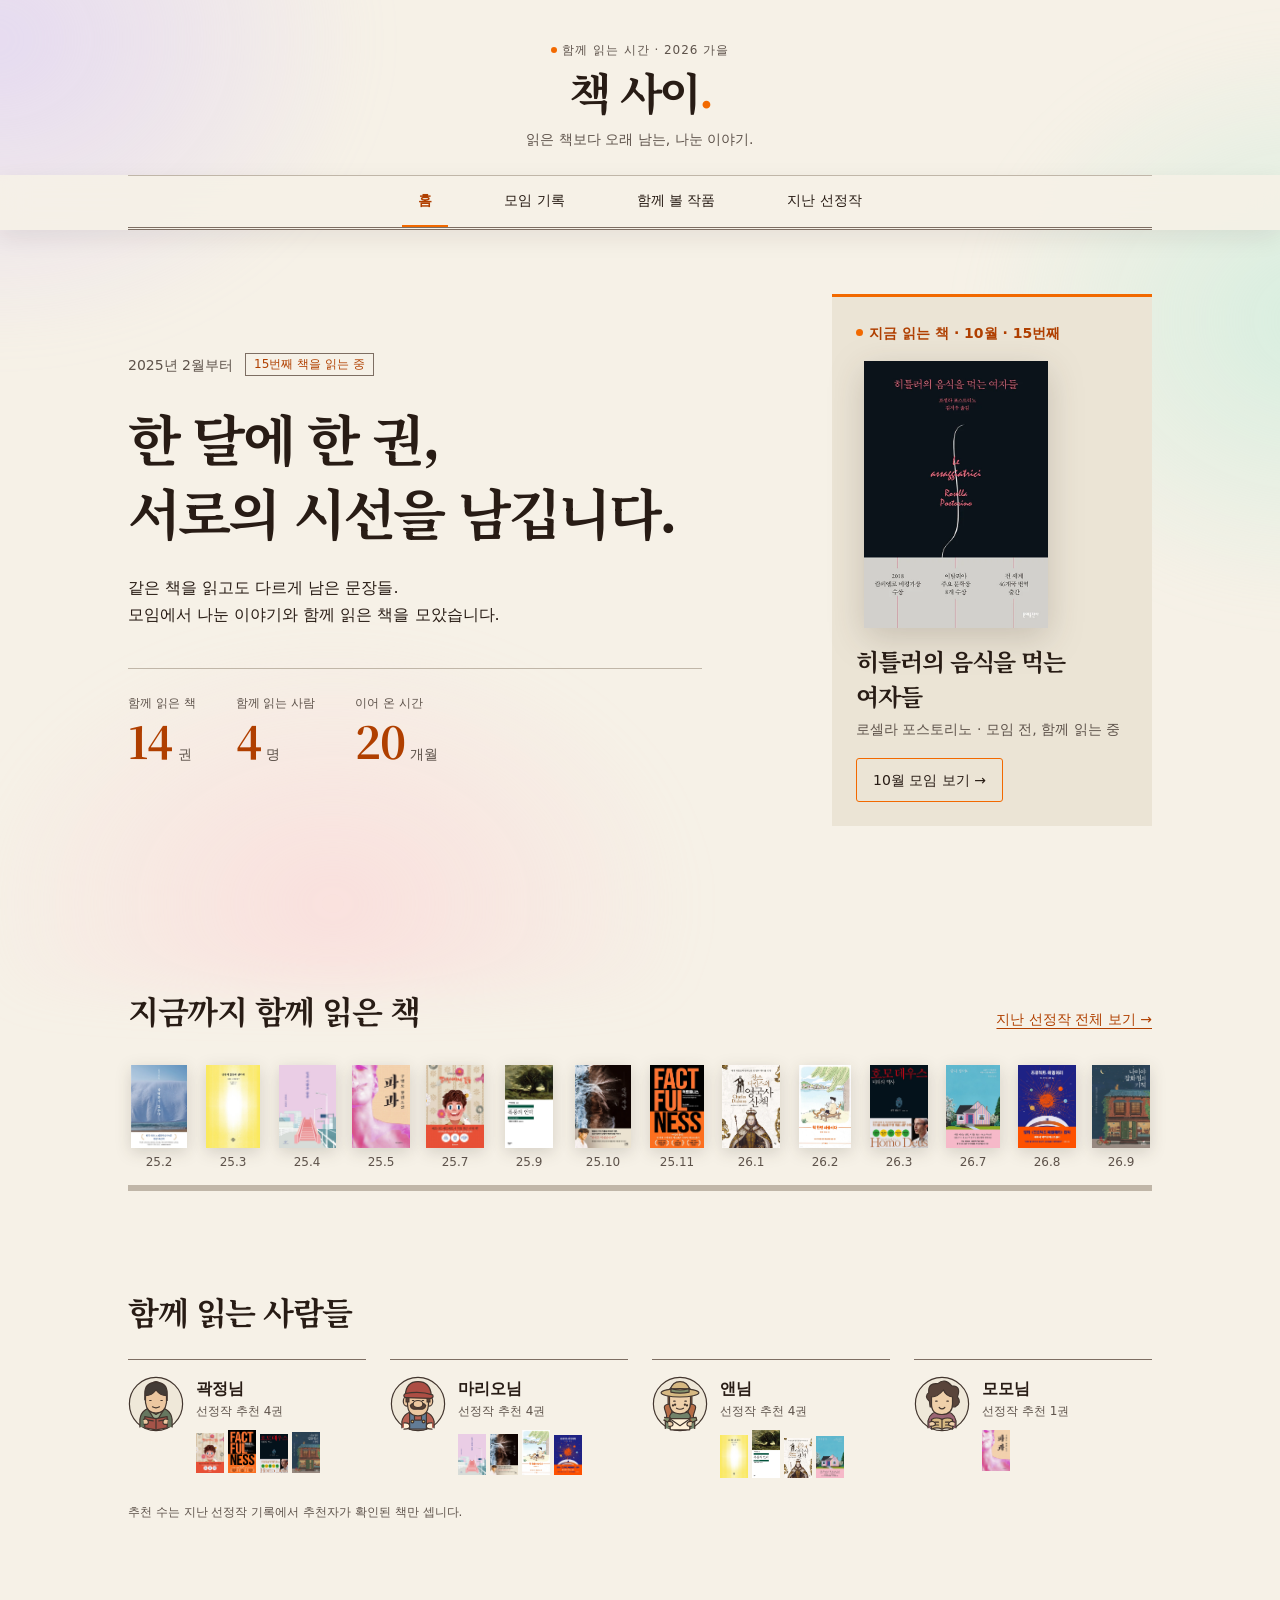
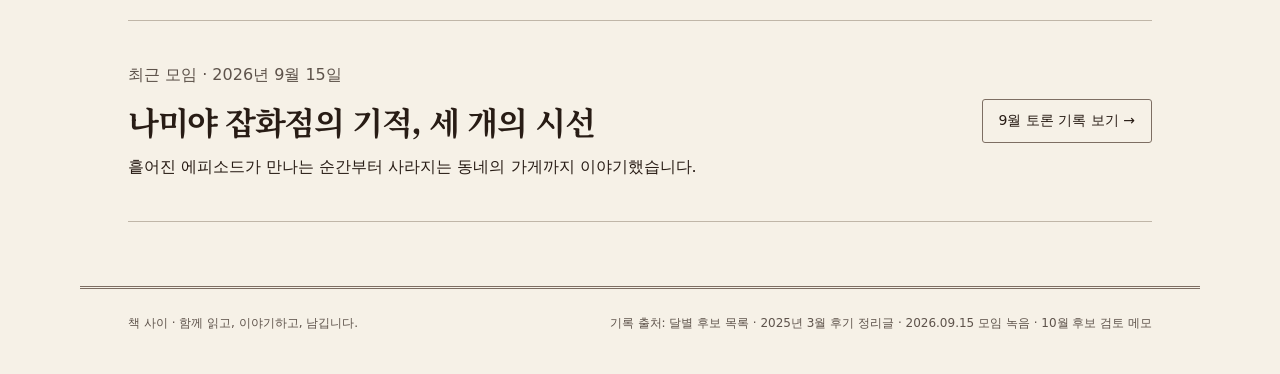
==== commit 98ee332b: "Show mentioned works on 함께 볼 작품 with their real context - The shelf now holds works recommended or b" ====
--- a/index.html
+++ b/index.html
@@ -17,8 +17,8 @@
       setTimeout(() => { if (!window.bookClubReady) document.documentElement.classList.remove('reveal-on'); }, 3000);
     }
   </script>
-  <script src="./data.js?v=20261020-missing-covers" defer></script>
-  <script src="./app.js?v=20261020-selection-months" defer></script>
+  <script src="./data.js?v=20261020-shelf-mentions" defer></script>
+  <script src="./app.js?v=20261020-shelf-mentions" defer></script>
 </head>
 <body>
   <a class="skip-link" href="#main">본문으로 건너뛰기</a>
@@ -190,10 +190,10 @@
     </section>
     </section>
     <section id="works" role="tabpanel" aria-labelledby="tab-works" hidden>
-      <div class="works-intro" data-reveal><h1>함께 볼 작품</h1><p>모임에서 추천한 책과 영화입니다. 최근 추천한 작품부터 보여 주며, 추천 시점이 남아 있지 않은 작품은 뒤에 모았습니다.</p><a class="text-link" href="#meeting-archive">당시 후보작은 모임 기록에서 보기 →</a></div>
-      <form id="filters" class="filters" role="search"><div class="search-field"><label for="search">추천 작품 찾기</label><input id="search" type="search" placeholder="제목, 작가, 추천 이야기" autocomplete="off"></div><div><label for="media">분야</label><select id="media"><option value="all">전체 분야</option><option value="book">책</option><option value="movie">영화</option></select></div><button id="reset" class="outline-button" type="reset">초기화</button></form>
-      <div id="shelf-results"><p id="result-count" class="result-count" role="status" aria-live="polite"></p><div id="work-list" class="work-grid"></div><div id="empty-state" class="quiet-note" hidden><h2>아직 일치하는 추천 작품이 없어요.</h2><p>검색어를 바꾸거나 분야를 전체로 선택해 보세요.</p><button class="outline-button" id="empty-reset">추천 작품 전체 보기</button></div></div>
-      <p class="source-note" data-reveal>토론 추천은 9월 15일 모임 녹음에서 정리했습니다. 기억해 둔 추천 작품의 날짜와 추천자는 추정하지 않았습니다. 후보로만 소개되거나 비교·추억으로 언급된 작품은 이 목록에 포함하지 않습니다. 후보 이력과 별도 추천 이력이 함께 있는 작품은 양쪽에서 볼 수 있습니다. 표지는 출판·서점 자료에서 확인했습니다.</p>
+      <div class="works-intro" data-reveal><h1>함께 볼 작품</h1><p>모임에서 추천하거나 대화에 나온 책과 영화입니다. 카드마다 추천·비교·추억·참고처럼 실제로 이야기된 맥락을 표시합니다. 최근 이야기한 작품부터 보여 주며, 시점이 남아 있지 않은 작품은 뒤에 모았습니다.</p><a class="text-link" href="#meeting-archive">당시 후보작은 모임 기록에서 보기 →</a></div>
+      <form id="filters" class="filters" role="search"><div class="search-field"><label for="search">작품 찾기</label><input id="search" type="search" placeholder="제목, 작가, 나눈 이야기" autocomplete="off"></div><div><label for="media">분야</label><select id="media"><option value="all">전체 분야</option><option value="book">책</option><option value="movie">영화</option><option value="anime">만화·애니</option></select></div><button id="reset" class="outline-button" type="reset">초기화</button></form>
+      <div id="shelf-results"><p id="result-count" class="result-count" role="status" aria-live="polite"></p><div id="work-list" class="work-grid"></div><div id="empty-state" class="quiet-note" hidden><h2>아직 일치하는 작품이 없어요.</h2><p>검색어를 바꾸거나 분야를 전체로 선택해 보세요.</p><button class="outline-button" id="empty-reset">작품 전체 보기</button></div></div>
+      <p class="source-note" data-reveal>2026년 9월 작품은 9월 15일 모임 녹음, 2025년 2월 작품은 2월 12일 모임 기록에서 정리했습니다. 기억해 둔 추천 작품의 날짜와 추천자는 추정하지 않았습니다. 비교·추억·참고로 언급된 작품도 그 맥락을 밝혀 함께 담습니다. 후보로만 소개된 작품은 모임 기록에서 봅니다. 후보 이력과 별도 추천 이력이 함께 있는 작품은 양쪽에서 볼 수 있습니다. 표지는 출판·서점 자료에서 확인했습니다.</p>
     </section>
     <section id="history" tabindex="-1" role="tabpanel" aria-labelledby="tab-history" hidden>
       <div class="works-intro history-intro" data-reveal><h1>지난 선정작</h1></div>
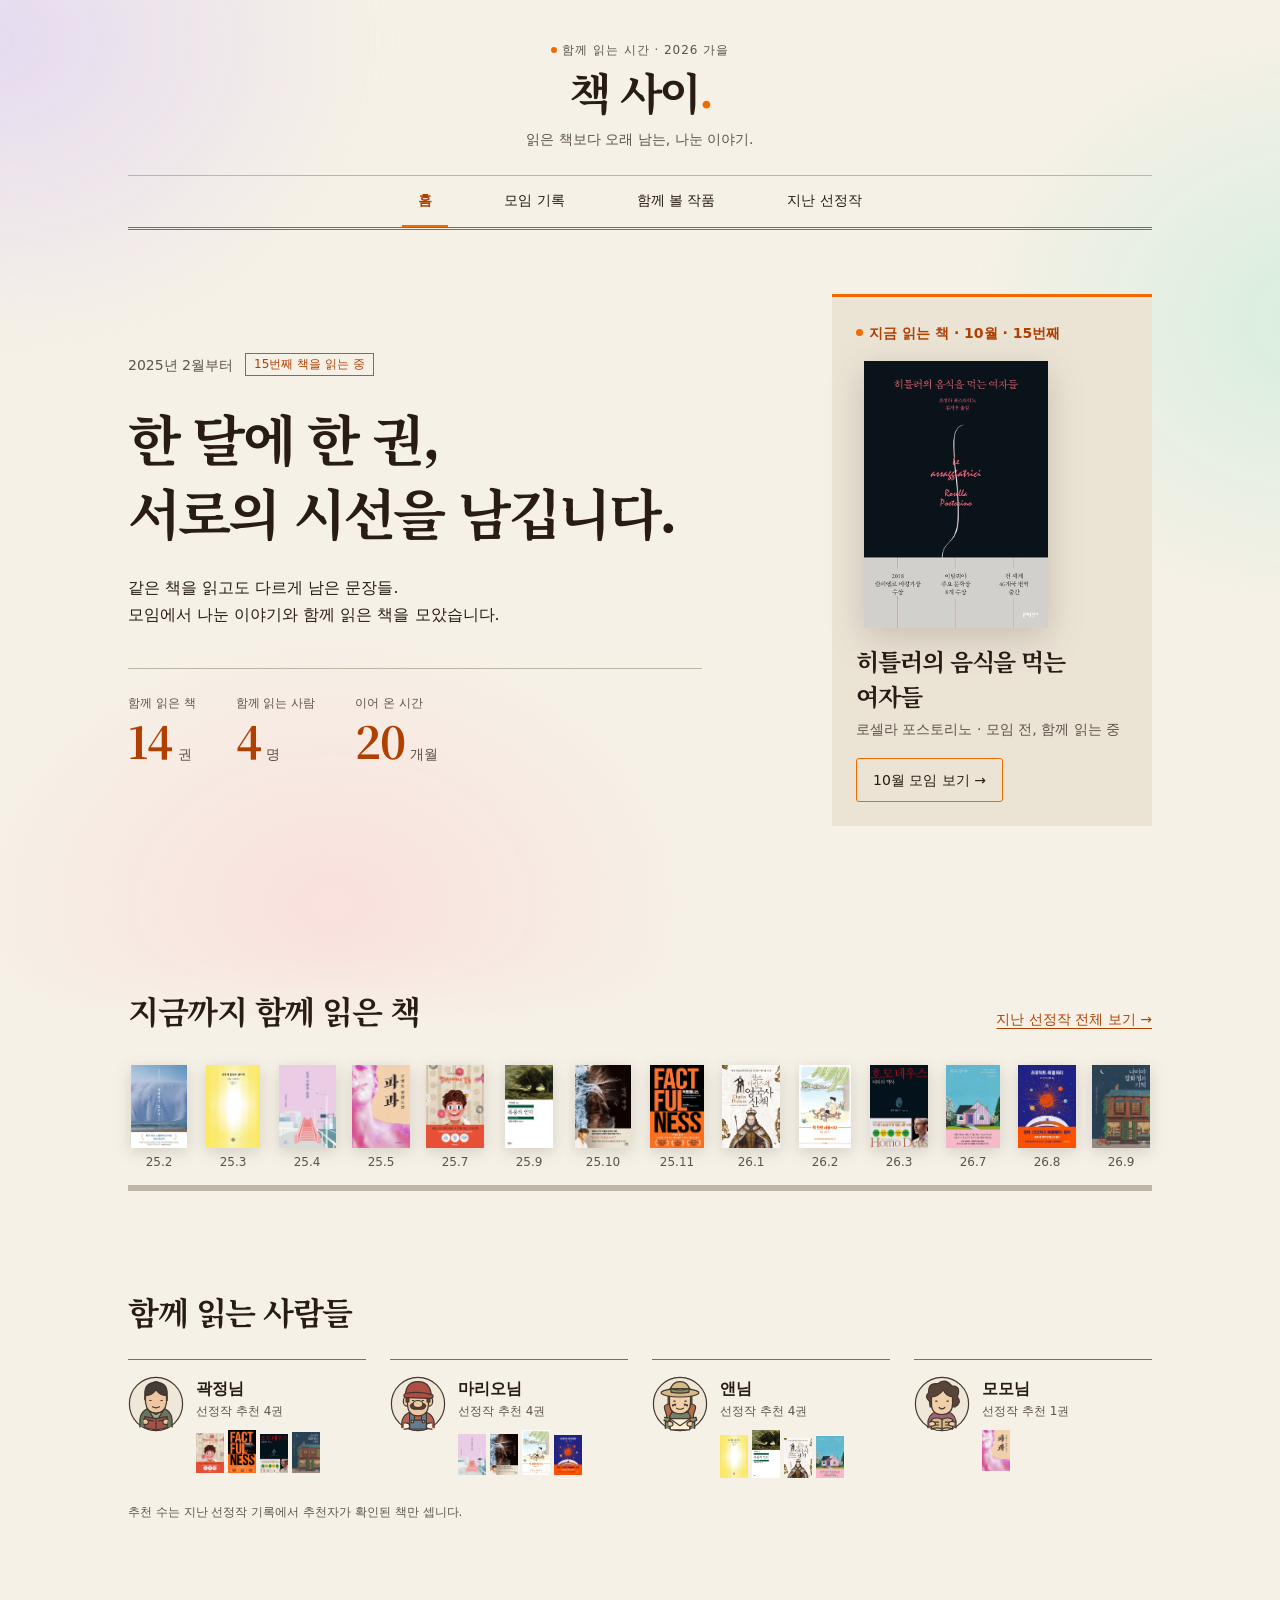
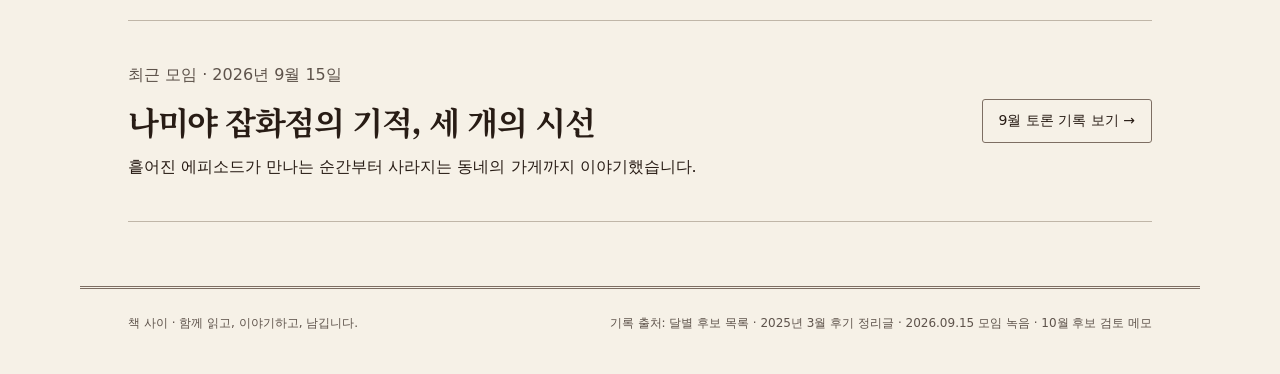
==== commit 5a196f5f: "fix: restore discussion links and preserve tabs when skipping to content" ====
--- a/index.html
+++ b/index.html
@@ -17,8 +17,8 @@
       setTimeout(() => { if (!window.bookClubReady) document.documentElement.classList.remove('reveal-on'); }, 3000);
     }
   </script>
-  <script src="./data.js?v=20261020-shelf-mentions" defer></script>
-  <script src="./app.js?v=20261020-shelf-mentions" defer></script>
+  <script src="./data.js?v=20261021-navigation-fixes" defer></script>
+  <script src="./app.js?v=20261021-navigation-fixes" defer></script>
 </head>
 <body>
   <a class="skip-link" href="#main">본문으로 건너뛰기</a>
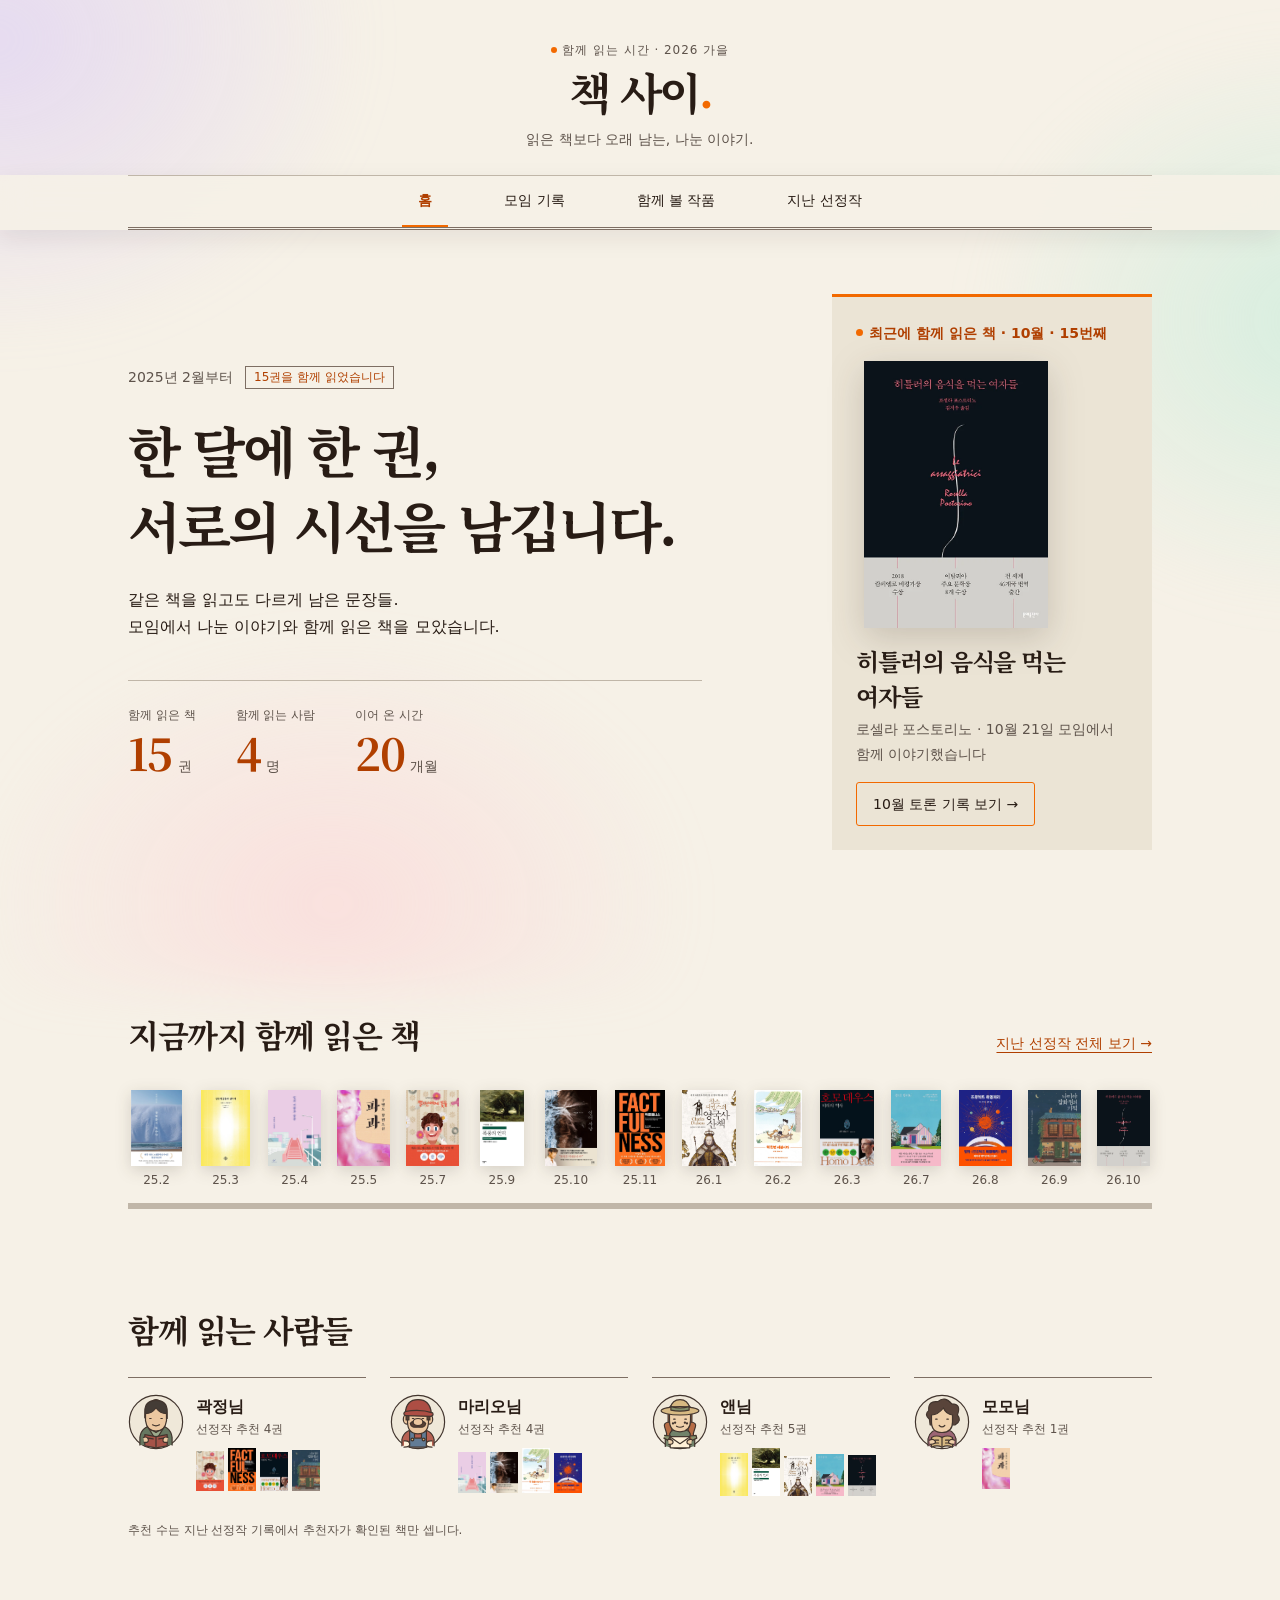
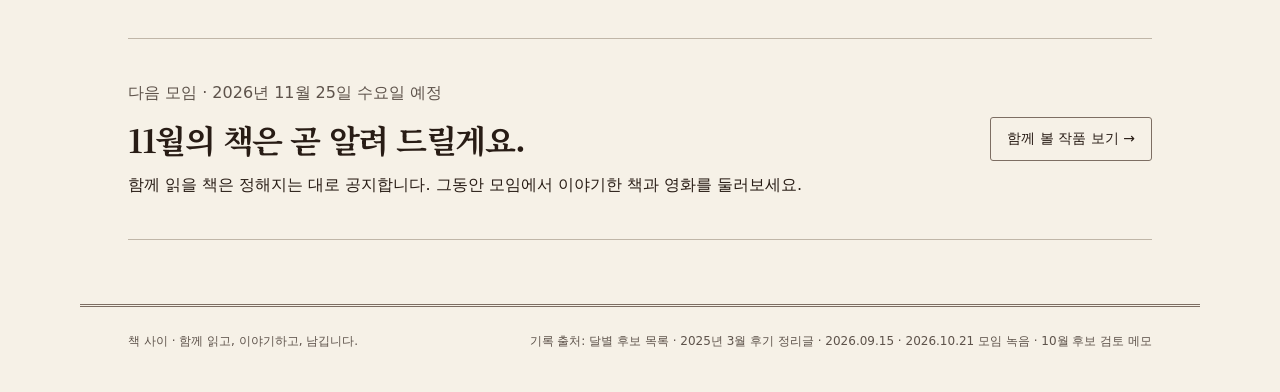
==== commit 8b9d7df2: "Write the 2026년 10월 《히틀러의 음식을 먹는 여자들》 meeting record - October now reads like September: hero with t" ====
--- a/index.html
+++ b/index.html
@@ -3,7 +3,7 @@
 <head>
   <meta charset="utf-8">
   <meta name="viewport" content="width=device-width, initial-scale=1, viewport-fit=cover">
-  <meta name="description" content="한 권을 읽고, 서로의 시선을 남깁니다. 9월의 나미야 잡화점의 기적 토론과 10월의 독서 준비, 모임에서 소개된 작품을 모았습니다.">
+  <meta name="description" content="한 권을 읽고, 서로의 시선을 남깁니다. 10월의 히틀러의 음식을 먹는 여자들, 9월의 나미야 잡화점의 기적 토론과 모임에서 소개된 작품을 모았습니다.">
   <meta name="theme-color" content="#f6f2e9">
   <title>책 사이 · 독서모임</title>
   <link rel="preconnect" href="https://fonts.googleapis.com">
@@ -17,8 +17,8 @@
       setTimeout(() => { if (!window.bookClubReady) document.documentElement.classList.remove('reveal-on'); }, 3000);
     }
   </script>
-  <script src="./data.js?v=20261021-navigation-fixes" defer></script>
-  <script src="./app.js?v=20261021-navigation-fixes" defer></script>
+  <script src="./data.js?v=20261021-october-record" defer></script>
+  <script src="./app.js?v=20261021-october-record" defer></script>
 </head>
 <body>
   <a class="skip-link" href="#main">본문으로 건너뛰기</a>
@@ -54,8 +54,8 @@
           <button class="cover-trigger now-reading-cover" type="button" data-work-open="hitler-book" aria-label="히틀러의 음식을 먹는 여자들 소개 보기" aria-expanded="false" aria-controls="book-detail"><span class="cover-frame hero-cover"><img class="cover-img" src="./assets/covers/hitler.webp" width="500" height="723" alt="히틀러의 음식을 먹는 여자들 책 표지 · 문예출판사"><span class="cover-fallback" hidden>히틀러의 음식을 먹는 여자들<br>표지를 불러오지 못했어요.</span></span></button>
           <div class="now-reading-copy">
             <h2 id="now-reading-title">히틀러의 음식을 먹는 여자들</h2>
-            <p class="muted">로셀라 포스토리노 · 모임 전, 함께 읽는 중</p>
-            <button class="outline-button season-button" data-go="october">10월 모임 보기 →</button>
+            <p class="muted">로셀라 포스토리노 · 10월 21일 모임에서 함께 이야기했습니다</p>
+            <button class="outline-button season-button" data-go="october">10월 토론 기록 보기 →</button>
           </div>
         </article>
       </div>
@@ -68,7 +68,7 @@
         <ul id="home-members" data-reveal-group class="home-members"></ul>
         <p class="source-note" data-reveal>추천 수는 지난 선정작 기록에서 추천자가 확인된 책만 셉니다.</p>
       </section>
-      <aside class="next-meeting home-recent" data-reveal aria-labelledby="home-recent-title"><div><span class="muted">최근 모임 · 2026년 9월 15일</span><h2 id="home-recent-title">나미야 잡화점의 기적, 세 개의 시선</h2><p>흩어진 에피소드가 만나는 순간부터 사라지는 동네의 가게까지 이야기했습니다.</p></div><button class="outline-button" data-go="september">9월 토론 기록 보기 →</button></aside>
+      <aside class="next-meeting home-recent" data-reveal aria-labelledby="home-recent-title"><div><span class="muted">다음 모임 · 2026년 11월 25일 수요일 예정</span><h2 id="home-recent-title">11월의 책은 곧 알려 드릴게요.</h2><p>함께 읽을 책은 정해지는 대로 공지합니다. 그동안 모임에서 이야기한 책과 영화를 둘러보세요.</p></div><button class="outline-button" data-go="works">함께 볼 작품 보기 →</button></aside>
     </section>
     <section id="meetings" role="tabpanel" aria-labelledby="tab-meetings" hidden>
       <nav class="month-tabs" role="tablist" aria-label="모임 선택">
@@ -82,7 +82,7 @@
           <p class="meeting-meta"><time datetime="2026-09-15">2026년 9월 15일</time><span>토론 기록</span></p>
           <h1>한 권의 책,<br>세 개의 시선.</h1>
           <p class="hero-lede">누군가는 이야기의 연결을,<br>누군가는 읽는 여유를,<br>누군가는 사라지는 동네를 떠올렸습니다.</p>
-          <div id="voice-preview" class="voice-preview" aria-label="세 사람의 독서 시선"></div>
+          <div id="voice-preview" class="voice-preview" aria-label="세 사람의 독서 시선" data-record="2026-09" data-record-part="voices" data-people-href="#people"></div>
           <a class="text-link" href="#discussion">나눈 이야기 읽기 <span aria-hidden="true">↓</span></a>
         </div>
         <figure class="featured-book" data-reveal>
@@ -97,15 +97,15 @@
       </section>
       <section id="discussion" class="section" tabindex="-1" aria-labelledby="discussion-title">
         <div class="section-heading" data-reveal><h2 id="discussion-title">우리가 나눈 이야기</h2><p>결론보다, 서로 다르게 읽은 지점을 남겼습니다.</p></div>
-        <div id="topics" data-reveal-group class="topic-list"></div>
+        <div id="topics" data-reveal-group class="topic-list" data-record="2026-09" data-record-part="topics"></div>
       </section>
       <section id="people" class="section" aria-labelledby="people-title">
         <div class="section-heading" data-reveal><h2 id="people-title">세 사람의 생각</h2><p>모임 녹음에서 각자의 이야기를 다시 엮었습니다.</p></div>
-        <div id="people-list" data-reveal-group class="people-list"></div>
+        <div id="people-list" data-reveal-group class="people-list" data-record="2026-09" data-record-part="people"></div>
         <p class="source-note" data-reveal>각 글은 9월 15일 토론 녹음의 발언을 요약한 기록입니다. 직접 인용문이나 모임 전 작성한 독서노트는 아닙니다.</p>
       </section>
       <section class="section record-candidates" aria-labelledby="september-candidate-title"><div class="section-heading" data-reveal><h2 id="september-candidate-title">함께 검토했던 책</h2><p>2026년 9월 모임의 후보 세 권입니다.</p></div><ul class="record-candidate-shelf" data-reveal-group data-candidate-shelf="2026-09"></ul></section>
-      <aside class="next-meeting" data-reveal><div><span class="muted">이어서 읽기</span><h2>10월에는 다른 질문을 만납니다.</h2><p>선정한 책과 함께 검토했던 후보를 모았습니다.</p></div><button class="outline-button" data-go="october">10월 모임 보기 →</button></aside>
+      <aside class="next-meeting" data-reveal><div><span class="muted">이어서 읽기</span><h2>10월에는 다른 질문을 만납니다.</h2><p>로자의 식탁에서 각자의 전환점까지 나눈 이야기를 모았습니다.</p></div><button class="outline-button" data-go="october">10월 토론 기록 보기 →</button></aside>
     </section>
 <section id="first-meeting" role="tabpanel" aria-labelledby="month-archive" hidden>
       <p class="record-back"><button class="link-button" data-go="meeting-archive">← 지난 기록</button></p>
@@ -167,13 +167,33 @@
       <section class="section record-candidates" aria-labelledby="record-2025-02-candidate-title" data-candidate-section="2025-02"><div class="section-heading" data-reveal><h2 id="record-2025-02-candidate-title">함께 검토했던 책</h2></div><ul class="record-candidate-shelf" data-reveal-group data-candidate-shelf="2025-02"></ul></section>
     </section>
     <section id="october" role="tabpanel" aria-labelledby="month-october">
-      <div class="meeting-hero october-hero" data-reveal-group>
-        <div class="hero-copy" data-reveal><p class="meeting-meta">2026년 10월<span>모임 전</span></p><h1 id="october-title">다음 이야기를<br>읽는 중입니다.</h1><p class="hero-lede">이번에 함께 읽을 책은<br><strong>히틀러의 음식을 먹는 여자들</strong>입니다.</p><p class="muted">토론은 아직 열리지 않았습니다.<br>모임에서 나눈 생각은 이후에 이곳에 남깁니다.</p><a class="text-link" href="#candidates">함께 검토했던 책 보기 ↓</a></div>
-        <figure class="featured-book" data-reveal><button class="cover-trigger hero-book-button" type="button" data-work-open="hitler-book" aria-label="히틀러의 음식을 먹는 여자들 소개 보기" aria-expanded="false" aria-controls="book-detail"><span class="cover-frame hero-cover"><img class="cover-img" src="./assets/covers/hitler.webp" width="500" height="723" alt="히틀러의 음식을 먹는 여자들 책 표지 · 문예출판사" loading="lazy"><span class="cover-fallback" hidden>히틀러의 음식을 먹는 여자들<br>표지를 불러오지 못했어요.</span></span><span class="cover-hint">책을 펼쳐 보기 →</span></button><figcaption><strong>10월 선정 도서</strong><span>히틀러의 음식을 먹는 여자들</span><a class="cover-source" href="https://www.aladin.co.kr/shop/wproduct.aspx?itemid=217753819" target="_blank" rel="noopener noreferrer">표지 출처 ↗</a></figcaption></figure>
-      </div>
+      <div class="meeting-hero" data-reveal-group>
+        <div class="hero-copy" data-reveal>
+          <p class="meeting-meta"><time datetime="2026-10-21">2026년 10월 21일</time><span>토론 기록</span></p>
+          <h1 id="october-title">그 식탁에서,<br>각자의 전환점으로.</h1>
+          <p class="hero-lede">누군가는 반전과 헷갈리는 이름을,<br>누군가는 함께 겪지 못한 시간을,<br>누군가는 침묵하는 사람의 책임을 이야기했습니다.</p>
+          <div class="voice-preview" aria-label="세 사람의 독서 시선" data-record="2026-10" data-record-part="voices" data-people-href="#october-people"></div>
+          <a class="text-link" href="#october-discussion">나눈 이야기 읽기 <span aria-hidden="true">↓</span></a>
+        </div>
+        <figure class="featured-book" data-reveal><button class="cover-trigger hero-book-button" type="button" data-work-open="hitler-book" aria-label="히틀러의 음식을 먹는 여자들 소개 보기" aria-expanded="false" aria-controls="book-detail"><span class="cover-frame hero-cover"><img class="cover-img" src="./assets/covers/hitler.webp" width="500" height="723" alt="히틀러의 음식을 먹는 여자들 책 표지 · 문예출판사" loading="lazy"><span class="cover-fallback" hidden>히틀러의 음식을 먹는 여자들<br>표지를 불러오지 못했어요.</span></span><span class="cover-hint">책을 펼쳐 보기 →</span></button><figcaption><strong>10월에 함께 읽은 책</strong><span>히틀러의 음식을 먹는 여자들 · 로셀라 포스토리노</span><a class="cover-source" href="https://www.aladin.co.kr/shop/wproduct.aspx?itemid=217753819" target="_blank" rel="noopener noreferrer">표지 출처 ↗</a></figcaption></figure>
+      </div>
+      <section class="meeting-summary" data-reveal aria-labelledby="october-summary-title">
+        <h2 id="october-summary-title">읽고 나서, 대화는 이렇게 흘렀습니다.</h2>
+        <p>반전을 기다리며 읽은 1부와 헷갈리는 이름에서 시작해, 로자의 삶이 꺾인 순간을 각자의 전환점으로 옮겨 보았습니다. 함께 겪지 못한 시간이 바꾼 관계, 침묵도 책임이라는 아버지의 말, 사람들이 전체주의에 끌린 이유까지 이야기가 이어졌습니다.</p>
+        <div class="quick-links"><a href="#october-discussion">주제별 토론</a><a href="#october-people">세 사람의 생각</a><button class="link-button" data-go="works">함께 볼 작품 보기 ↗</button></div>
+      </section>
+      <section id="october-discussion" class="section" tabindex="-1" aria-labelledby="october-discussion-title">
+        <div class="section-heading" data-reveal><h2 id="october-discussion-title">우리가 나눈 이야기</h2><p>결론보다, 서로 다르게 읽은 지점을 남겼습니다.</p></div>
+        <div data-reveal-group class="topic-list" data-record="2026-10" data-record-part="topics"></div>
+      </section>
+      <section id="october-people" class="section" aria-labelledby="october-people-title">
+        <div class="section-heading" data-reveal><h2 id="october-people-title">세 사람의 생각</h2><p>모임 녹음에서 각자의 이야기를 나눈 순서대로 다시 엮었습니다.</p></div>
+        <div data-reveal-group class="people-list" data-record="2026-10" data-record-part="people"></div>
+        <p class="source-note" data-reveal>각 글은 10월 21일 토론 녹음의 발언을 요약한 기록입니다. 직접 인용문이나 모임 전 작성한 독서노트는 아닙니다.</p>
+      </section>
       <aside class="next-meeting" data-reveal aria-labelledby="mario-presentation-title"><div><span class="muted">모임 전 개인 발표자료</span><h2 id="mario-presentation-title">마리오님의 읽다가 멈춘 지점들</h2><p>인물의 이름에서 시작해, 로자의 회고와 우리 삶의 전환점까지.</p></div><a class="outline-button" href="./mario/2026-10/">마리오님 발표 보기 →</a></aside>
-      <section id="candidates" class="section record-candidates" tabindex="-1" aria-labelledby="candidates-title"><div class="section-heading" data-reveal><h2 id="candidates-title">함께 검토했던 책</h2><p>2026년 10월 모임의 후보 네 권입니다. <span data-participant="hj"></span>이 소개한 네 권 중 『히틀러의 음식을 먹는 여자들』을 함께 읽기로 정했습니다.</p></div><ul id="candidate-list" class="record-candidate-shelf" data-reveal-group></ul></section>
-      <div class="quiet-note" data-reveal><h2>토론 기록은 모임 뒤에</h2><p>마리오님의 개인 발표자료를 따로 읽을 수 있습니다. 모임에서 나눈 토론 기록은 아직 등록되지 않았습니다. 모임 일시는 확인 후 안내합니다.</p></div>
+      <section id="candidates" class="section record-candidates" tabindex="-1" aria-labelledby="candidates-title"><div class="section-heading" data-reveal><h2 id="candidates-title">함께 검토했던 책</h2><p>2026년 10월 모임의 후보 네 권입니다. <span data-participant="hj"></span>이 소개한 네 권 중 『히틀러의 음식을 먹는 여자들』을 함께 읽기로 정했습니다.</p></div><ul class="record-candidate-shelf" data-reveal-group data-candidate-shelf="2026-10"></ul></section>
+      <aside class="next-meeting" data-reveal><div><span class="muted">이어서 읽기</span><h2>11월에는 넷째 주 수요일에 만납니다.</h2><p>11월 25일로 잡았고, 함께 읽을 책은 정해지는 대로 알려 드립니다.</p></div><button class="outline-button" data-go="september">9월 토론 기록 보기 →</button></aside>
     </section>
     <section id="meeting-archive" role="tabpanel" aria-labelledby="month-archive" hidden>
       <div class="works-intro archive-intro" data-reveal><h1 id="archive-title">지난 기록</h1><p>지난 모임의 토론 기록과 후보를 달별로 모았습니다.</p></div>
@@ -193,7 +213,7 @@
       <div class="works-intro" data-reveal><h1>함께 볼 작품</h1><p>모임에서 추천하거나 대화에 나온 책과 영화입니다. 카드마다 추천·비교·추억·참고처럼 실제로 이야기된 맥락을 표시합니다. 최근 이야기한 작품부터 보여 주며, 시점이 남아 있지 않은 작품은 뒤에 모았습니다.</p><a class="text-link" href="#meeting-archive">당시 후보작은 모임 기록에서 보기 →</a></div>
       <form id="filters" class="filters" role="search"><div class="search-field"><label for="search">작품 찾기</label><input id="search" type="search" placeholder="제목, 작가, 나눈 이야기" autocomplete="off"></div><div><label for="media">분야</label><select id="media"><option value="all">전체 분야</option><option value="book">책</option><option value="movie">영화</option><option value="anime">만화·애니</option></select></div><button id="reset" class="outline-button" type="reset">초기화</button></form>
       <div id="shelf-results"><p id="result-count" class="result-count" role="status" aria-live="polite"></p><div id="work-list" class="work-grid"></div><div id="empty-state" class="quiet-note" hidden><h2>아직 일치하는 작품이 없어요.</h2><p>검색어를 바꾸거나 분야를 전체로 선택해 보세요.</p><button class="outline-button" id="empty-reset">작품 전체 보기</button></div></div>
-      <p class="source-note" data-reveal>2026년 9월 작품은 9월 15일 모임 녹음, 2025년 2월 작품은 2월 12일 모임 기록에서 정리했습니다. 기억해 둔 추천 작품의 날짜와 추천자는 추정하지 않았습니다. 비교·추억·참고로 언급된 작품도 그 맥락을 밝혀 함께 담습니다. 후보로만 소개된 작품은 모임 기록에서 봅니다. 후보 이력과 별도 추천 이력이 함께 있는 작품은 양쪽에서 볼 수 있습니다. 표지는 출판·서점 자료에서 확인했습니다.</p>
+      <p class="source-note" data-reveal>2026년 10월 작품은 10월 21일 모임 녹음, 2026년 9월 작품은 9월 15일 모임 녹음, 2025년 2월 작품은 2월 12일 모임 기록에서 정리했습니다. 기억해 둔 추천 작품의 날짜와 추천자는 추정하지 않았습니다. 비교·추억·참고로 언급된 작품도 그 맥락을 밝혀 함께 담습니다. 후보로만 소개된 작품은 모임 기록에서 봅니다. 후보 이력과 별도 추천 이력이 함께 있는 작품은 양쪽에서 볼 수 있습니다. 표지는 출판·서점 자료에서 확인했습니다.</p>
     </section>
     <section id="history" tabindex="-1" role="tabpanel" aria-labelledby="tab-history" hidden>
       <div class="works-intro history-intro" data-reveal><h1>지난 선정작</h1></div>
@@ -202,6 +222,6 @@
     </section>
     <noscript><p class="quiet-note">이 페이지의 모임 전환과 작품 검색은 JavaScript를 사용합니다. JavaScript를 켜면 모임 기록, 소개된 작품과 지난 선정작도 볼 수 있습니다.</p></noscript>
   </main>
-  <footer class="container footer"><p>책 사이 · 함께 읽고, 이야기하고, 남깁니다.</p><p>기록 출처: 달별 후보 목록 · 2025년 3월 후기 정리글 · 2026.09.15 모임 녹음 · 10월 후보 검토 메모</p></footer>
+  <footer class="container footer"><p>책 사이 · 함께 읽고, 이야기하고, 남깁니다.</p><p>기록 출처: 달별 후보 목록 · 2025년 3월 후기 정리글 · 2026.09.15 · 2026.10.21 모임 녹음 · 10월 후보 검토 메모</p></footer>
 </body>
 </html>
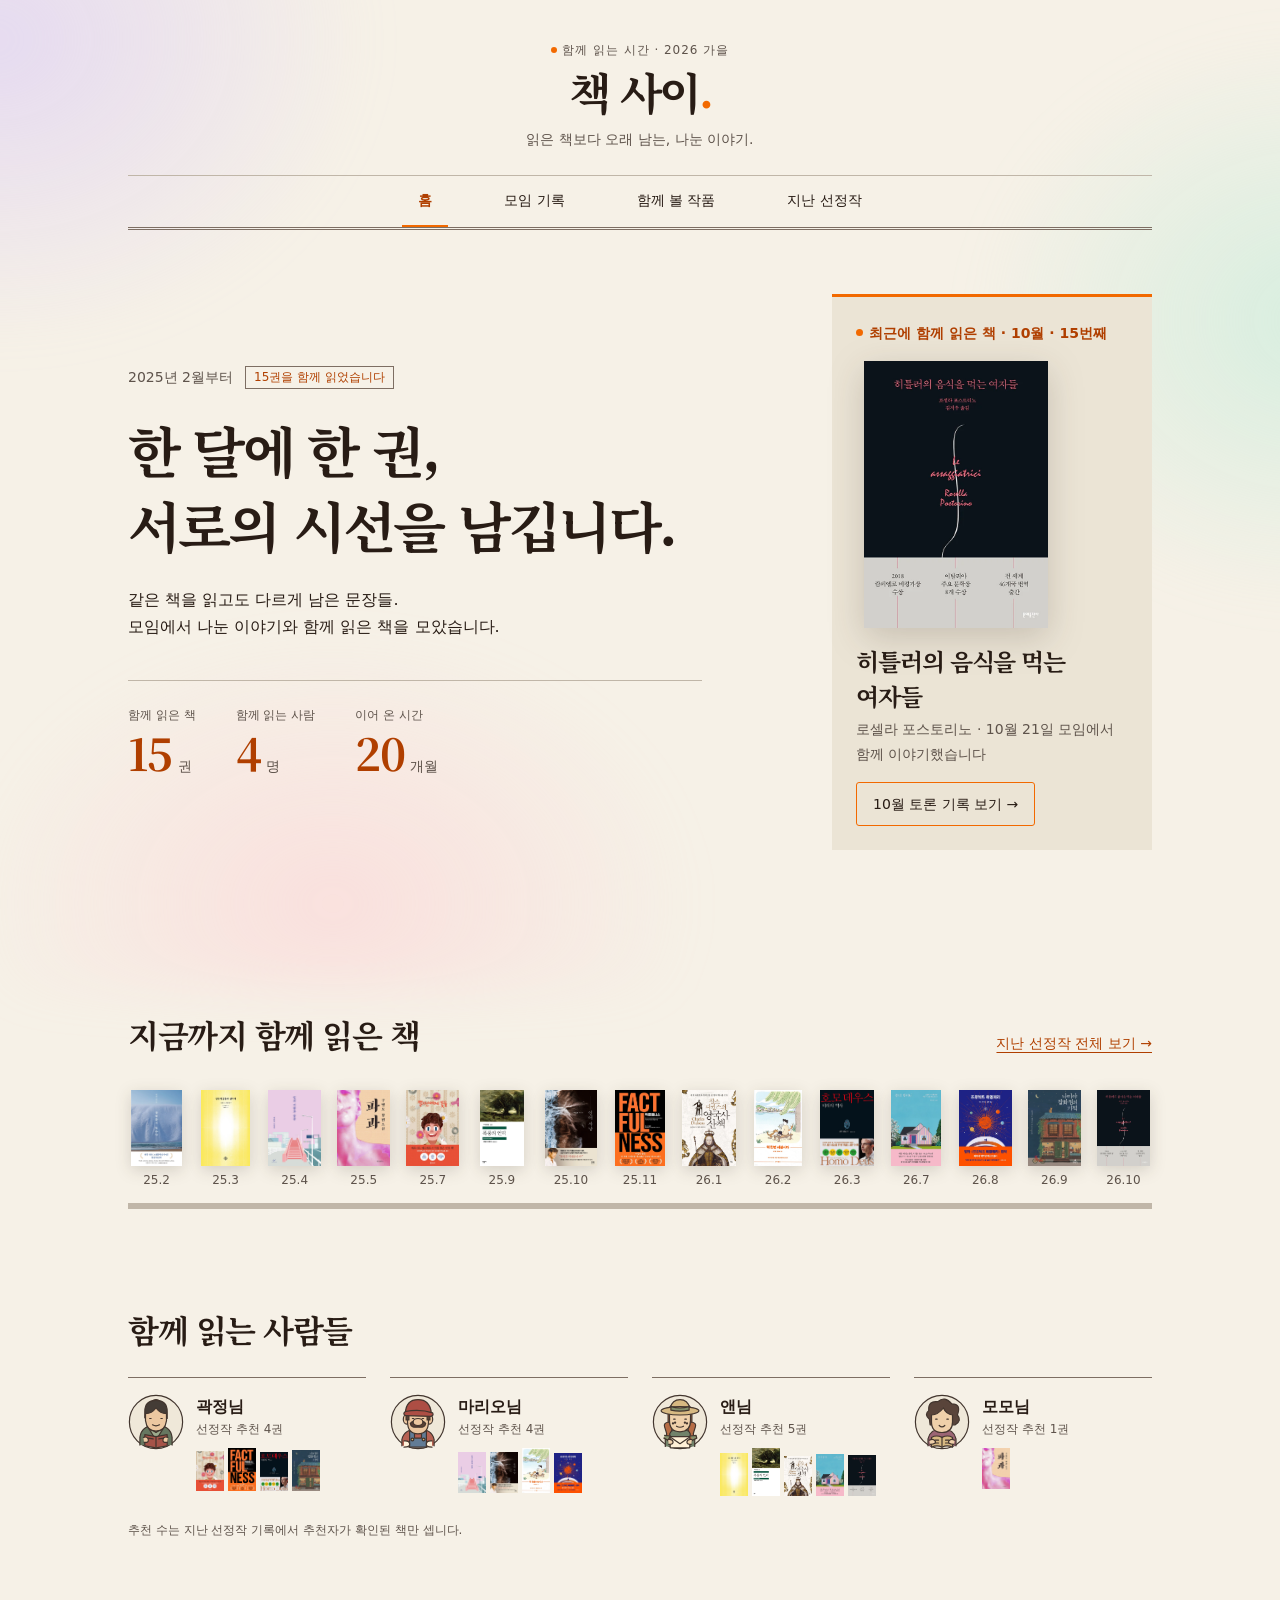
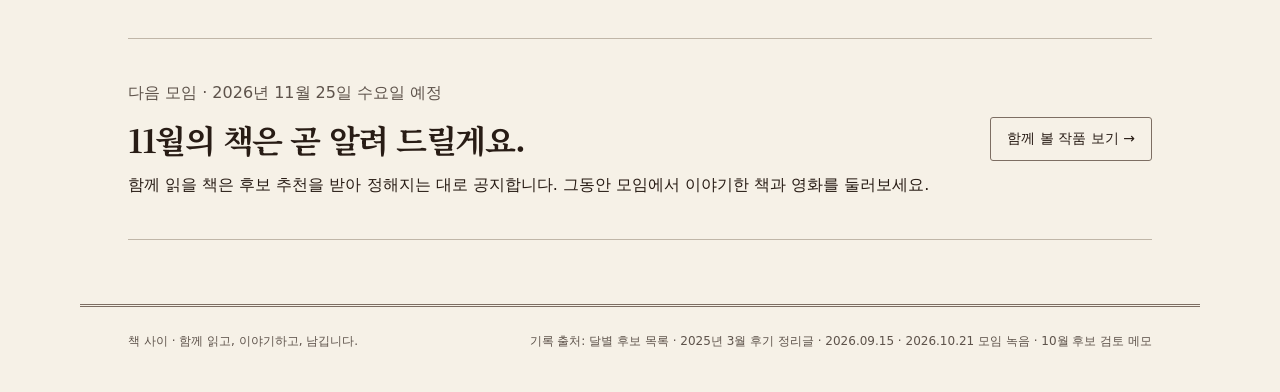
==== commit a49f45ae: "Name speakers in October topics and add Mario's takeaway - Topics now say who raised what: 독소전쟁 and " ====
--- a/index.html
+++ b/index.html
@@ -68,7 +68,7 @@
         <ul id="home-members" data-reveal-group class="home-members"></ul>
         <p class="source-note" data-reveal>추천 수는 지난 선정작 기록에서 추천자가 확인된 책만 셉니다.</p>
       </section>
-      <aside class="next-meeting home-recent" data-reveal aria-labelledby="home-recent-title"><div><span class="muted">다음 모임 · 2026년 11월 25일 수요일 예정</span><h2 id="home-recent-title">11월의 책은 곧 알려 드릴게요.</h2><p>함께 읽을 책은 정해지는 대로 공지합니다. 그동안 모임에서 이야기한 책과 영화를 둘러보세요.</p></div><button class="outline-button" data-go="works">함께 볼 작품 보기 →</button></aside>
+      <aside class="next-meeting home-recent" data-reveal aria-labelledby="home-recent-title"><div><span class="muted">다음 모임 · 2026년 11월 25일 수요일 예정</span><h2 id="home-recent-title">11월의 책은 곧 알려 드릴게요.</h2><p>함께 읽을 책은 후보 추천을 받아 정해지는 대로 공지합니다. 그동안 모임에서 이야기한 책과 영화를 둘러보세요.</p></div><button class="outline-button" data-go="works">함께 볼 작품 보기 →</button></aside>
     </section>
     <section id="meetings" role="tabpanel" aria-labelledby="tab-meetings" hidden>
       <nav class="month-tabs" role="tablist" aria-label="모임 선택">
@@ -179,7 +179,7 @@
       </div>
       <section class="meeting-summary" data-reveal aria-labelledby="october-summary-title">
         <h2 id="october-summary-title">읽고 나서, 대화는 이렇게 흘렀습니다.</h2>
-        <p>반전을 기다리며 읽은 1부와 헷갈리는 이름에서 시작해, 로자의 삶이 꺾인 순간을 각자의 전환점으로 옮겨 보았습니다. 함께 겪지 못한 시간이 바꾼 관계, 침묵도 책임이라는 아버지의 말, 사람들이 전체주의에 끌린 이유까지 이야기가 이어졌습니다.</p>
+        <p>반전을 기다리며 읽은 1부와 헷갈리는 이름에서 시작해 줄거리를 함께 짚고, 로자의 삶이 꺾인 순간을 각자의 전환점으로 옮겨 보았습니다. 함께 겪지 못한 시간이 바꾼 관계, 침묵도 책임이라는 아버지의 말, 2차 세계대전의 역사와 사람들이 전체주의에 끌린 이유까지 이야기가 이어졌습니다.</p>
         <div class="quick-links"><a href="#october-discussion">주제별 토론</a><a href="#october-people">세 사람의 생각</a><button class="link-button" data-go="works">함께 볼 작품 보기 ↗</button></div>
       </section>
       <section id="october-discussion" class="section" tabindex="-1" aria-labelledby="october-discussion-title">
@@ -189,11 +189,11 @@
       <section id="october-people" class="section" aria-labelledby="october-people-title">
         <div class="section-heading" data-reveal><h2 id="october-people-title">세 사람의 생각</h2><p>모임 녹음에서 각자의 이야기를 나눈 순서대로 다시 엮었습니다.</p></div>
         <div data-reveal-group class="people-list" data-record="2026-10" data-record-part="people"></div>
-        <p class="source-note" data-reveal>각 글은 10월 21일 토론 녹음의 발언을 요약한 기록입니다. 직접 인용문이나 모임 전 작성한 독서노트는 아닙니다.</p>
+        <p class="source-note" data-reveal>각 글은 10월 21일 토론 녹음의 발언을 요약한 기록입니다. 직접 인용문이나 모임 전 작성한 독서노트는 아니며, 회사·학교·가족 같은 개인정보는 남기지 않았습니다.</p>
       </section>
       <aside class="next-meeting" data-reveal aria-labelledby="mario-presentation-title"><div><span class="muted">모임 전 개인 발표자료</span><h2 id="mario-presentation-title">마리오님의 읽다가 멈춘 지점들</h2><p>인물의 이름에서 시작해, 로자의 회고와 우리 삶의 전환점까지.</p></div><a class="outline-button" href="./mario/2026-10/">마리오님 발표 보기 →</a></aside>
       <section id="candidates" class="section record-candidates" tabindex="-1" aria-labelledby="candidates-title"><div class="section-heading" data-reveal><h2 id="candidates-title">함께 검토했던 책</h2><p>2026년 10월 모임의 후보 네 권입니다. <span data-participant="hj"></span>이 소개한 네 권 중 『히틀러의 음식을 먹는 여자들』을 함께 읽기로 정했습니다.</p></div><ul class="record-candidate-shelf" data-reveal-group data-candidate-shelf="2026-10"></ul></section>
-      <aside class="next-meeting" data-reveal><div><span class="muted">이어서 읽기</span><h2>11월에는 넷째 주 수요일에 만납니다.</h2><p>11월 25일로 잡았고, 함께 읽을 책은 정해지는 대로 알려 드립니다.</p></div><button class="outline-button" data-go="september">9월 토론 기록 보기 →</button></aside>
+      <aside class="next-meeting" data-reveal><div><span class="muted">이어서 읽기</span><h2>11월에는 넷째 주 수요일에 만납니다.</h2><p>11월 25일로 잡았고, 함께 읽을 책은 후보 추천을 받아 정해지는 대로 알려 드립니다.</p></div><button class="outline-button" data-go="september">9월 토론 기록 보기 →</button></aside>
     </section>
     <section id="meeting-archive" role="tabpanel" aria-labelledby="month-archive" hidden>
       <div class="works-intro archive-intro" data-reveal><h1 id="archive-title">지난 기록</h1><p>지난 모임의 토론 기록과 후보를 달별로 모았습니다.</p></div>
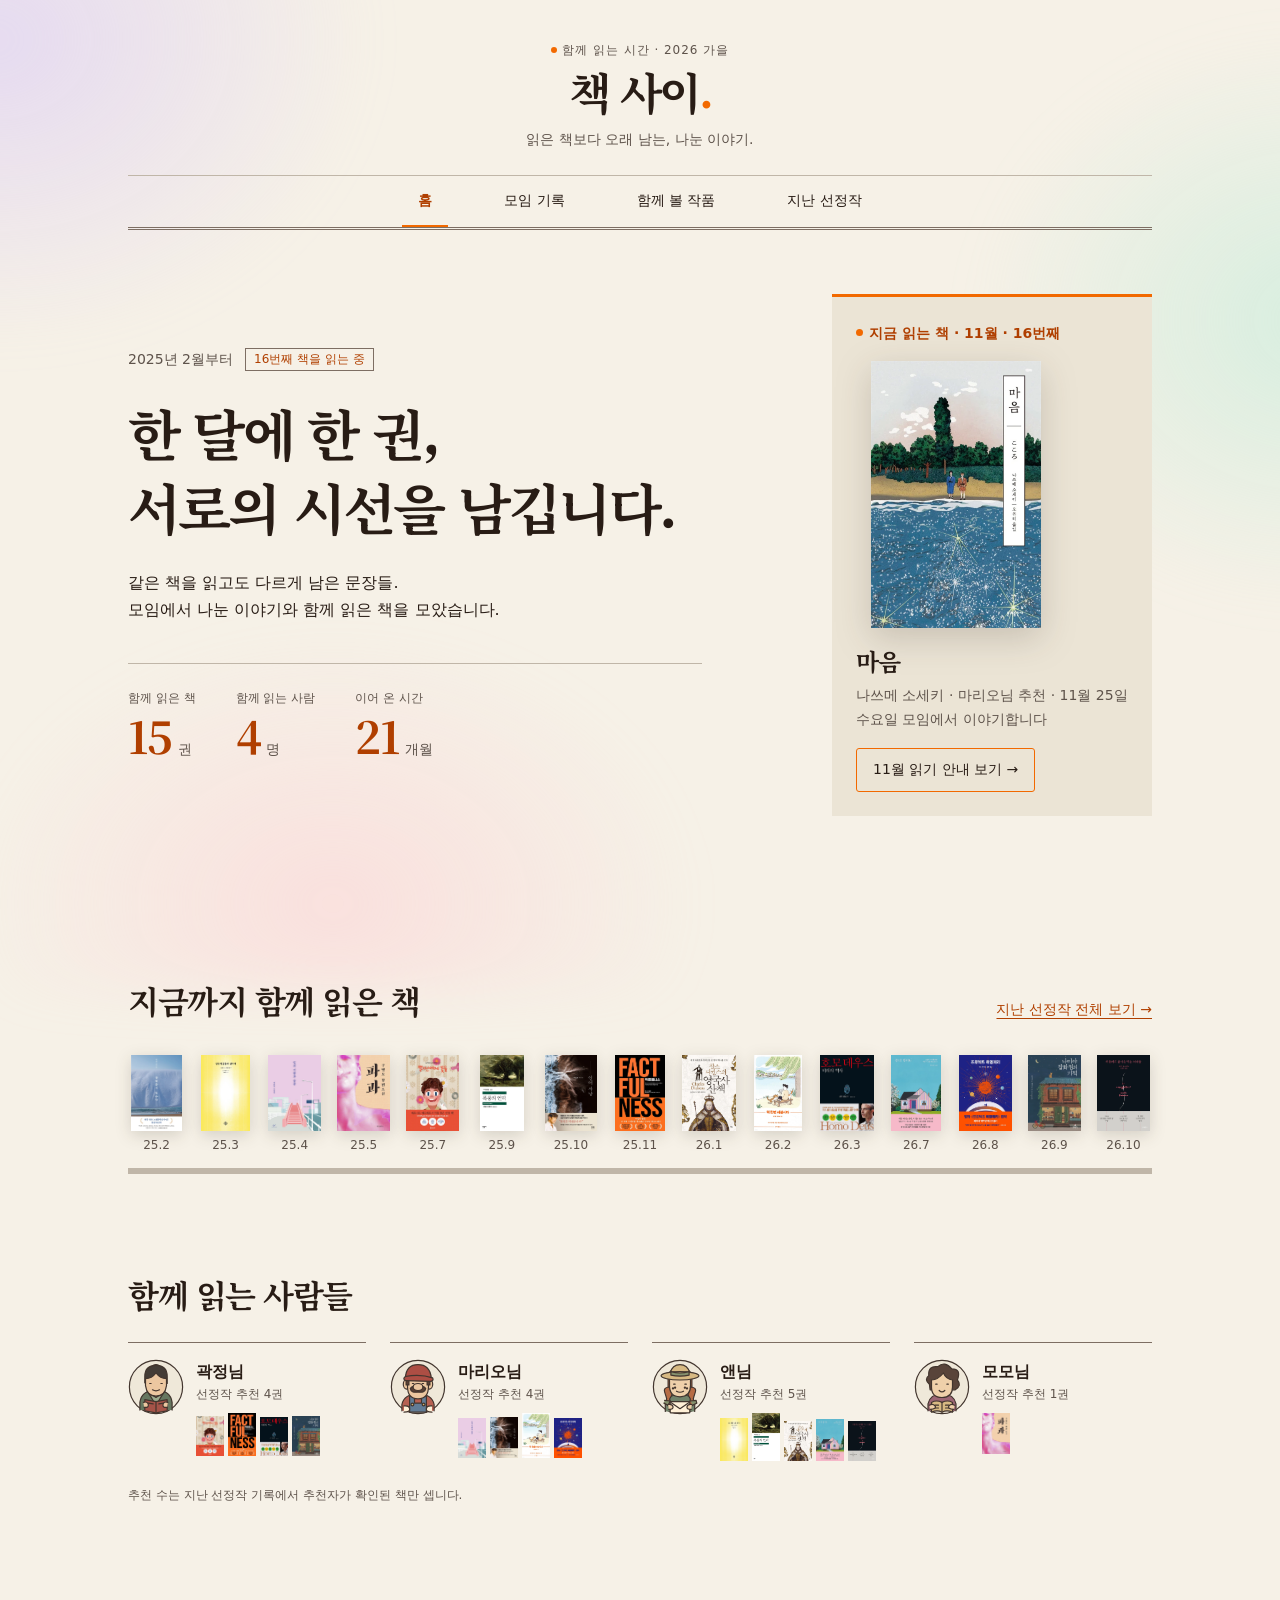
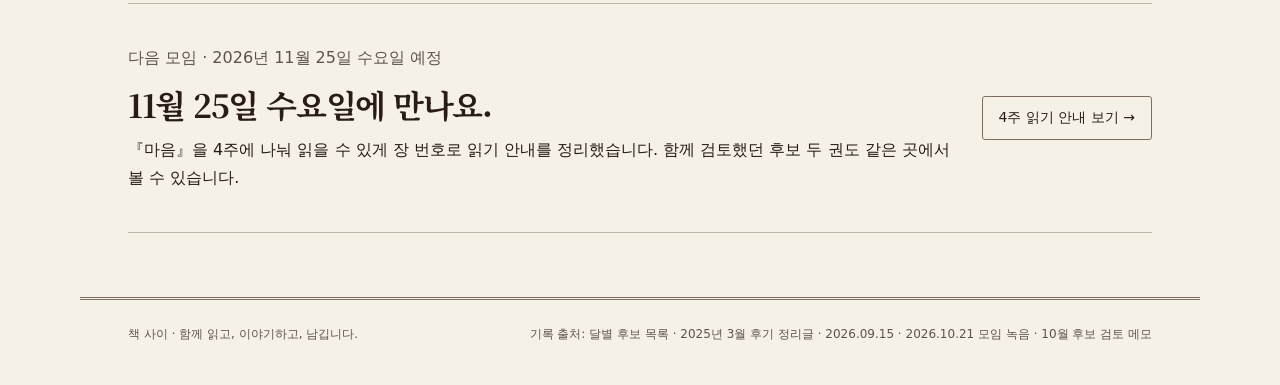
==== commit c3bb458d: "feat: show 마음 as November's book with a four-week reading plan The November tab moves from choosing " ====
--- a/index.html
+++ b/index.html
@@ -3,13 +3,13 @@
 <head>
   <meta charset="utf-8">
   <meta name="viewport" content="width=device-width, initial-scale=1, viewport-fit=cover">
-  <meta name="description" content="한 권을 읽고, 서로의 시선을 남깁니다. 10월의 히틀러의 음식을 먹는 여자들, 9월의 나미야 잡화점의 기적 토론과 모임에서 소개된 작품을 모았습니다.">
+  <meta name="description" content="한 권을 읽고, 서로의 시선을 남깁니다. 11월에 함께 읽는 마음, 10월의 히틀러의 음식을 먹는 여자들, 9월의 나미야 잡화점의 기적 토론과 모임에서 소개된 작품을 모았습니다.">
   <meta name="theme-color" content="#f6f2e9">
   <title>책 사이 · 독서모임</title>
   <link rel="preconnect" href="https://fonts.googleapis.com">
   <link rel="preconnect" href="https://fonts.gstatic.com" crossorigin>
   <link rel="stylesheet" href="https://fonts.googleapis.com/css2?family=Noto+Serif+KR:wght@600;700&display=swap">
-  <link rel="stylesheet" href="./styles.css?v=20261020-selection-months">
+  <link rel="stylesheet" href="./styles.css?v=20261029-kokoro">
   <script>
     // Hide reveal targets before first paint; app.js marks itself ready, otherwise content is shown again.
     if ('IntersectionObserver' in window && !matchMedia('(prefers-reduced-motion: reduce)').matches) {
@@ -17,8 +17,8 @@
       setTimeout(() => { if (!window.bookClubReady) document.documentElement.classList.remove('reveal-on'); }, 3000);
     }
   </script>
-  <script src="./data.js?v=20261021-october-record" defer></script>
-  <script src="./app.js?v=20261021-october-record" defer></script>
+  <script src="./data.js?v=20261021-october-covers" defer></script>
+  <script src="./app.js?v=20261029-kokoro" defer></script>
 </head>
 <body>
   <a class="skip-link" href="#main">본문으로 건너뛰기</a>
--- a/styles.css
+++ b/styles.css
@@ -309,6 +309,30 @@
 .reveal-on [data-reveal]:not(.is-revealed) { opacity:0; transform:translateY(26px); }
 @media(prefers-reduced-motion:reduce) { .reveal-on [data-reveal] { opacity:1 !important; transform:none !important; transition:none !important; } }
 
+/* Filee-inspired media depth: covers settle as their own row enters, while text stays still.
+   Progressive CSS enhancement: no observer, scroll interception, or hidden-content state. */
+@keyframes cover-scroll-arrive {
+  from { transform:translateY(24px) rotate(-1deg) scale(.97); }
+  to { transform:translateY(0) rotate(0) scale(1); }
+}
+@keyframes cover-scroll-arrive-small {
+  from { transform:translateY(12px) scale(.985); }
+  to { transform:translateY(0) scale(1); }
+}
+@supports (animation-timeline:view()) {
+  @media(prefers-reduced-motion:no-preference) {
+    :is(.home-hero,.meeting-hero) .hero-cover {
+      animation:cover-scroll-arrive linear both;
+      animation-timeline:view();
+      animation-range:entry 0% contain 40%;
+      transform-origin:50% 80%;
+    }
+  }
+  @media(max-width:39.99rem) and (prefers-reduced-motion:no-preference) {
+    :is(.home-hero,.meeting-hero) .hero-cover { animation-name:cover-scroll-arrive-small; }
+  }
+}
+
 /* Meeting records: older records reuse the September layout; candidate covers sit in a small shelf. */
 .record-candidate-shelf { display:grid; width:100%; max-width:calc(var(--shelf-columns,3) * 170px + (var(--shelf-columns,3) - 1) * var(--space-lg)); grid-template-columns:repeat(min(2,var(--shelf-columns,3)),minmax(0,1fr)); gap:var(--space-xl) var(--space-lg); list-style:none; margin:0; padding:0; }
 .record-candidate-shelf li { min-width:0; }
@@ -339,3 +363,67 @@
 .work-date { display:block; margin-top:var(--space-2xs); color:var(--color-muted); font-size:var(--text-xs); }
 .archive-shelf-title { margin-block:var(--space-lg); font-size:var(--text-base); }
 .selection-only-note { margin-bottom:var(--space-md); color:var(--color-muted); font-size:var(--text-sm); }
+
+/* Upcoming candidates share equal weight; the chosen book remains separate. */
+.november-intro { padding-block:var(--space-xl) var(--space-lg); }
+.november-intro h1 { margin-top:var(--space-sm); font-size:clamp(2rem,4.3vw,3.5rem); }
+.november-intro .hero-lede { margin-top:var(--space-lg); }
+.november-intro>.muted { margin-top:var(--space-md); font-size:var(--text-sm); }
+.november-candidates { margin-top:var(--space-lg); padding-top:var(--space-lg); }
+.november-grid { display:grid; grid-template-columns:minmax(0,1fr); gap:var(--space-xl); list-style:none; margin:0; padding:0; }
+.november-card { display:grid; grid-template-columns:88px minmax(0,1fr); gap:var(--space-md); align-items:start; border-top:var(--rule-hair) solid var(--color-rule-strong); padding-top:var(--space-lg); min-width:0; }
+.november-cover { display:block; width:100%; border:0; padding:0; background:none; white-space:normal; }
+.november-cover .cover-frame { display:flex; align-items:end; padding:0; background:none; }
+.november-cover .cover-hint { display:block; font-size:var(--text-xs); }
+.november-copy { min-width:0; }
+.november-genre { color:var(--color-accent); font-size:var(--text-xs); }
+.november-copy h3 { margin-top:var(--space-2xs); font-family:var(--font-display); font-size:var(--text-lg); }
+.november-author { margin-block:var(--space-2xs) var(--space-sm); font-size:var(--text-xs); color:var(--color-muted); }
+.november-copy>p:not(.november-genre):not(.november-author) { font-size:var(--text-sm); }
+.november-question { border-top:var(--rule-hair) solid var(--color-rule); margin-top:var(--space-md); padding-top:var(--space-sm); }
+.november-question span { display:block; color:var(--color-muted); font-size:var(--text-xs); margin-bottom:var(--space-2xs); }
+.november-candidates>.source-note { margin-top:var(--space-xl); }
+@media(min-width:40rem) { .november-card { grid-template-columns:128px minmax(0,1fr); gap:var(--space-lg); } }
+@media(min-width:60rem) {
+  .november-grid { grid-template-columns:repeat(3,minmax(0,1fr)); gap:var(--space-xl); }
+  .november-card { display:block; }
+  .november-cover { width:160px; margin-bottom:var(--space-lg); }
+  .november-cover .cover-frame { height:250px; }
+  .november-cover .cover-img { max-height:250px; width:auto; max-width:100%; }
+}
+
+/* Sources explain why each candidate was picked without competing with its book cover. */
+.november-origin { margin-top:var(--space-md); }
+.november-origin>span { display:block; color:var(--color-accent); font-size:var(--text-xs); margin-bottom:var(--space-2xs); }
+.discovery-source { display:grid; grid-template-columns:104px minmax(0,1fr); gap:var(--space-md); align-items:start; margin-block:var(--space-lg); padding-block:var(--space-md); border-block:var(--rule-hair) solid var(--color-rule); }
+.discovery-thumb { display:block; min-width:0; }
+.discovery-thumb img { display:block; width:100%; height:auto; max-height:150px; object-fit:contain; }
+.discovery-thumb--crop { aspect-ratio:979/710; overflow:hidden; }
+.discovery-thumb--crop img { max-height:none; }
+.discovery-copy { min-width:0; font-size:var(--text-sm); }
+.discovery-copy>p+p { margin-top:var(--space-xs); }
+.discovery-caption { color:var(--color-muted); font-size:var(--text-xs); }
+.discovery-link { display:inline-block; margin-top:var(--space-xs); overflow-wrap:anywhere; }
+@media(min-width:40rem) { .discovery-source { grid-template-columns:128px minmax(0,1fr); } }
+.discovery-image-fallback { display:block; padding:var(--space-xs); background:var(--color-paper-2); color:var(--color-muted); font-size:var(--text-xs); }
+
+/* Original source photos remain sharp, in order, with one disclosure control. */
+.discovery-gallery { grid-column:1/-1; min-width:0; }
+.discovery-gallery summary { min-height:44px; padding-block:var(--space-xs); color:var(--color-accent); }
+.discovery-gallery-images { display:grid; gap:var(--space-lg); margin-top:var(--space-sm); }
+.discovery-gallery-images a { display:block; cursor:zoom-in; }
+.discovery-gallery-images img { display:block; width:100%; height:auto; object-fit:contain; }
+.discovery-gallery-images figcaption { margin-top:var(--space-xs); color:var(--color-muted); font-size:var(--text-xs); }
+
+.reading-plan { display:grid; grid-template-columns:minmax(0,1fr); gap:var(--space-lg); list-style:none; margin:0; padding:0; }
+.reading-week { border-top:var(--rule-hair) solid var(--color-rule-strong); padding-top:var(--space-md); min-width:0; }
+.reading-week-meta { display:flex; flex-wrap:wrap; gap:var(--space-xs) var(--space-sm); align-items:baseline; font-size:var(--text-xs); color:var(--color-muted); }
+.reading-week-meta strong { color:var(--color-accent); }
+.reading-week h3 { margin-top:var(--space-xs); font-family:var(--font-display); font-size:var(--text-lg); }
+.reading-week-part { margin-block:var(--space-2xs) var(--space-sm); font-size:var(--text-xs); color:var(--color-muted); }
+.reading-week>p:last-child { font-size:var(--text-sm); }
+.reading-questions { margin:0; padding-left:1.4em; display:grid; gap:var(--space-sm); font-family:var(--font-display); font-size:var(--text-lg); }
+.reading-tips { margin:var(--space-lg) 0 0; padding-left:1.2em; display:grid; gap:var(--space-2xs); font-size:var(--text-sm); color:var(--color-muted); }
+.reading-notes .discovery-source { margin-top:var(--space-xl); }
+@media(min-width:40rem) { .reading-plan { grid-template-columns:repeat(2,minmax(0,1fr)); gap:var(--space-xl); } }
+@media(min-width:60rem) { .reading-plan { grid-template-columns:repeat(4,minmax(0,1fr)); } }
